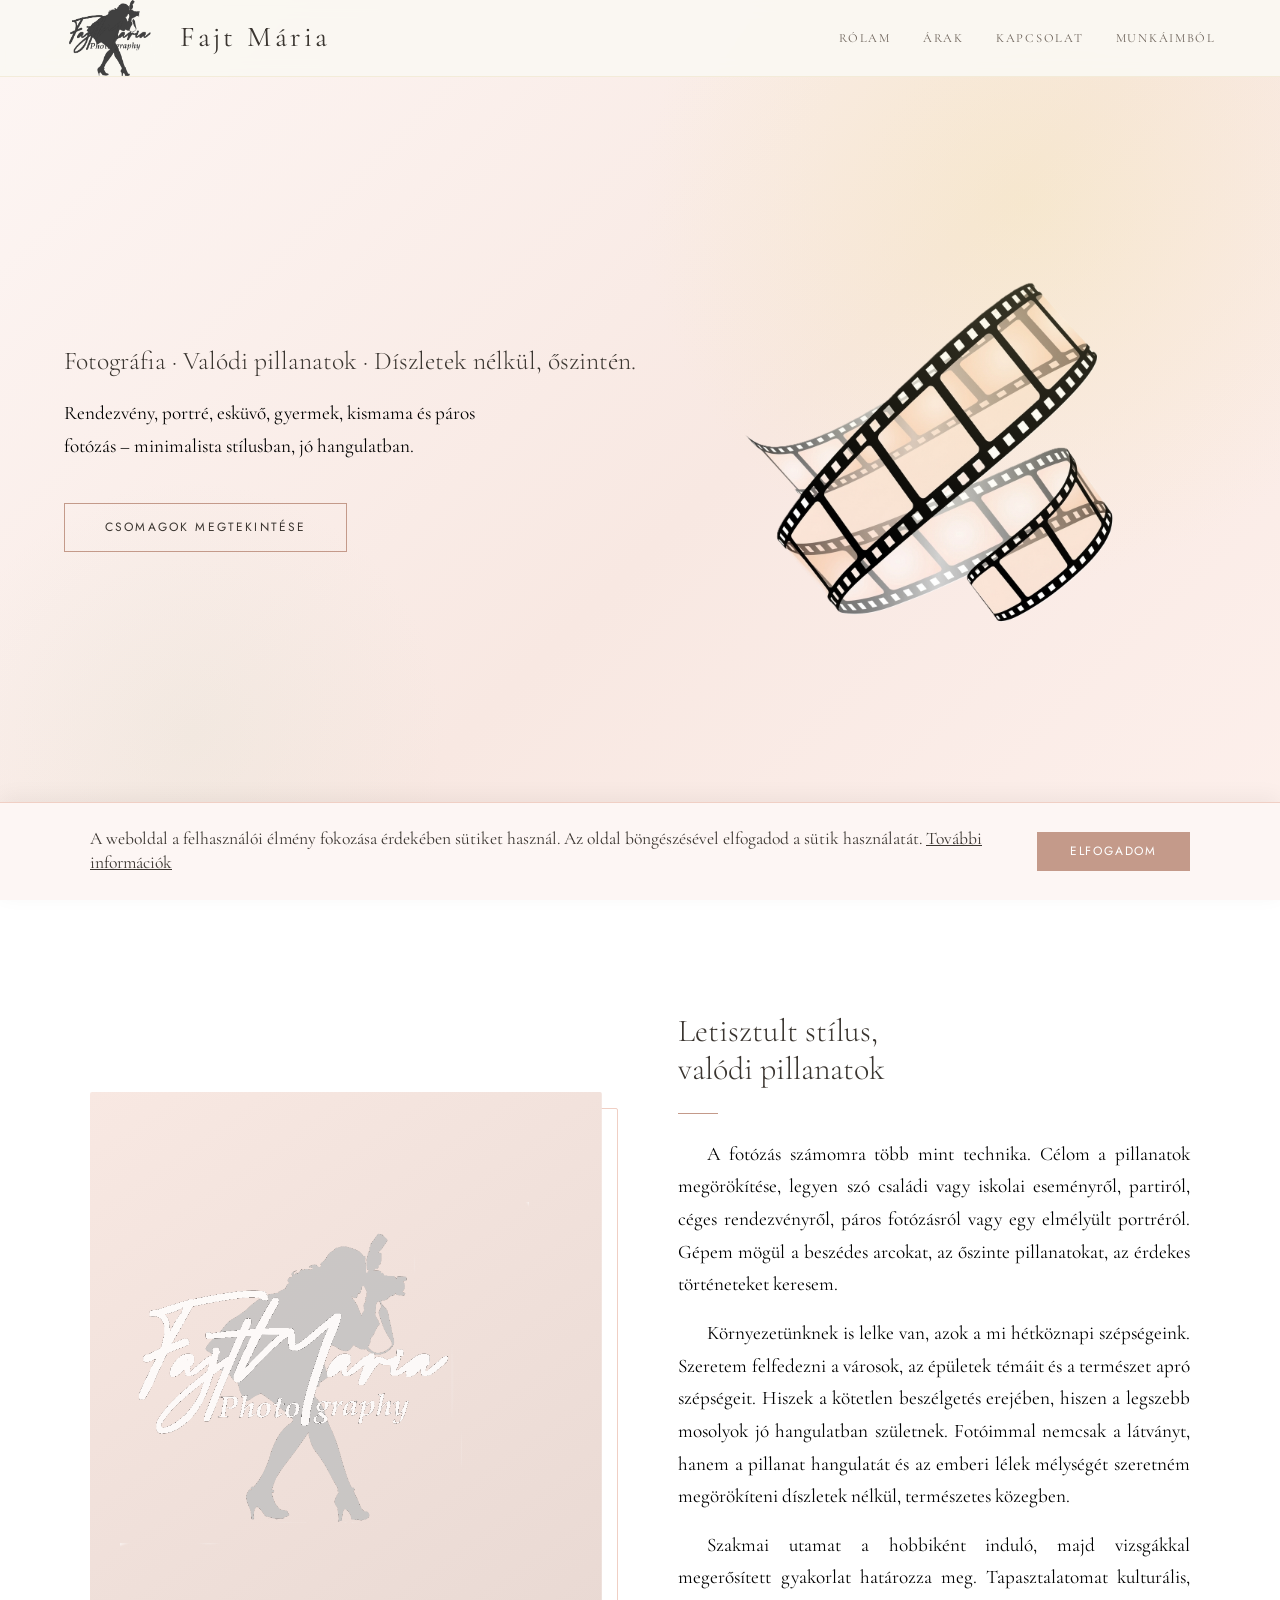
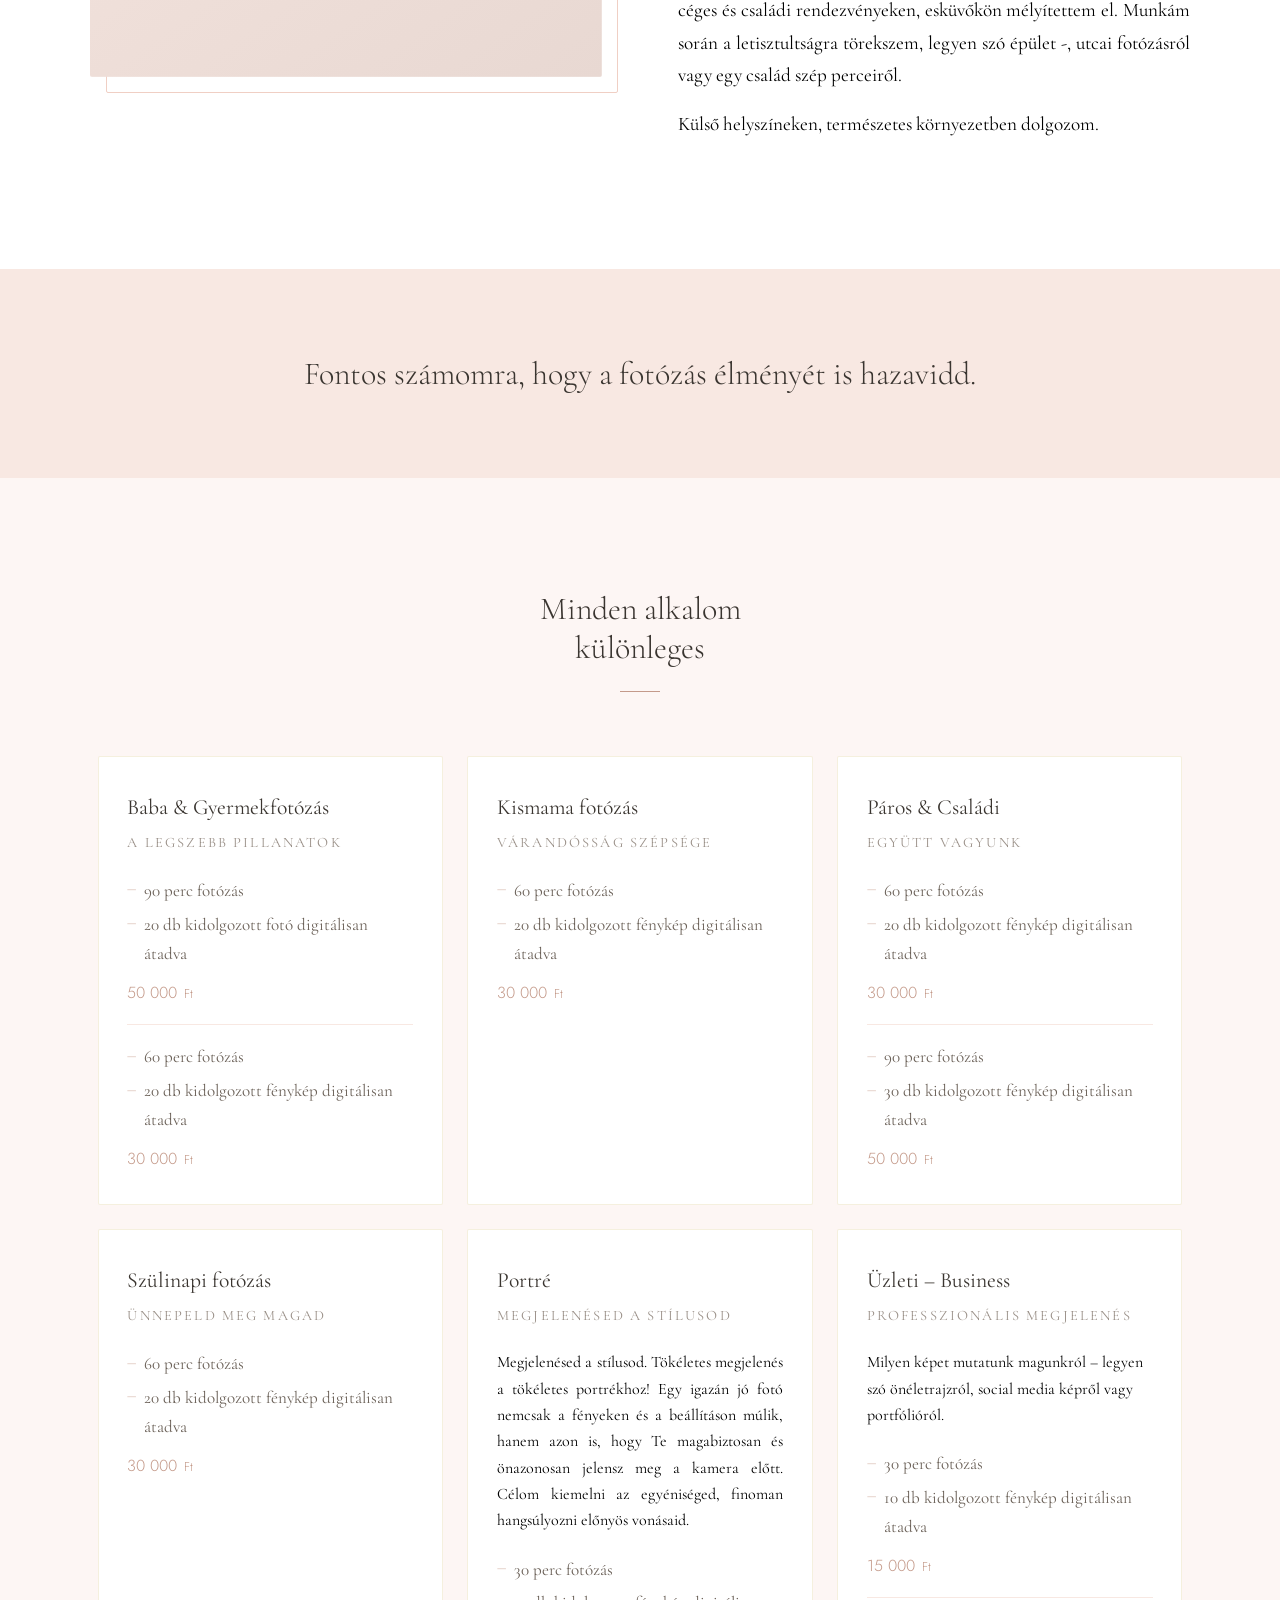
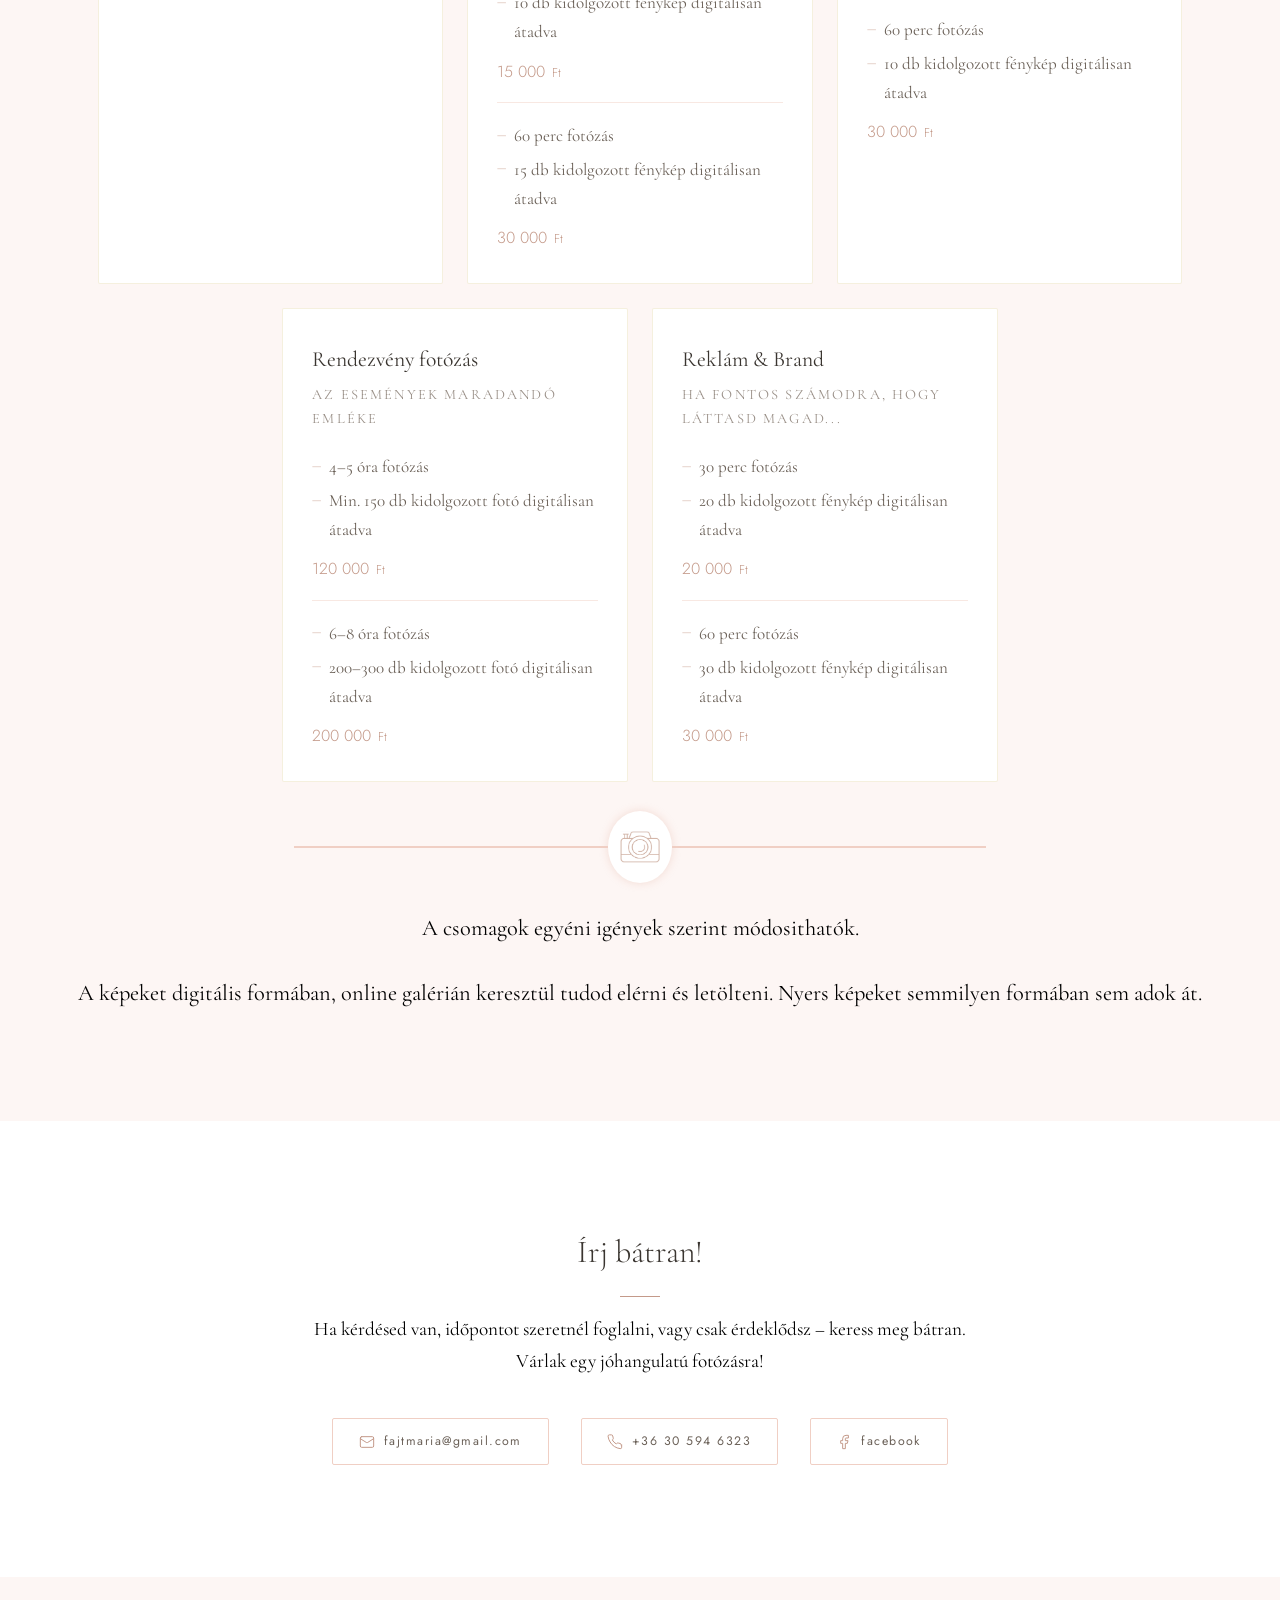
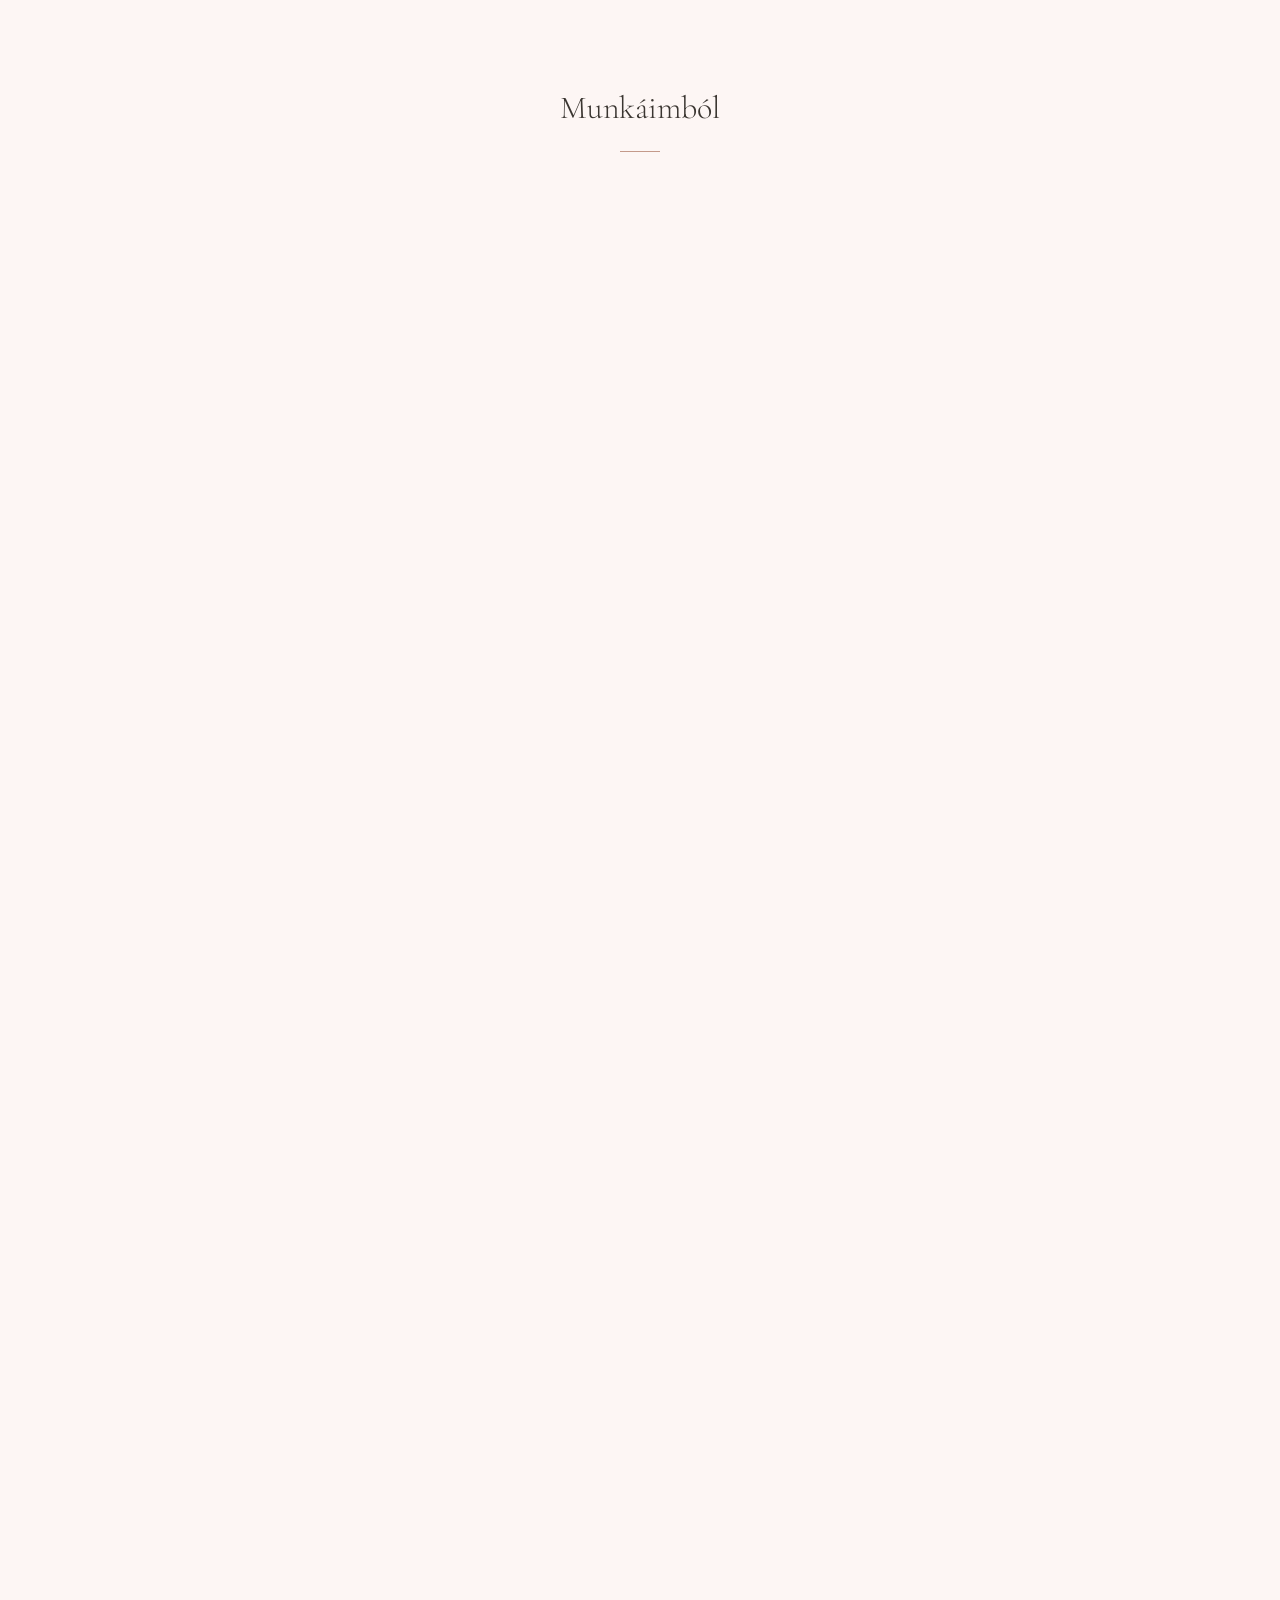
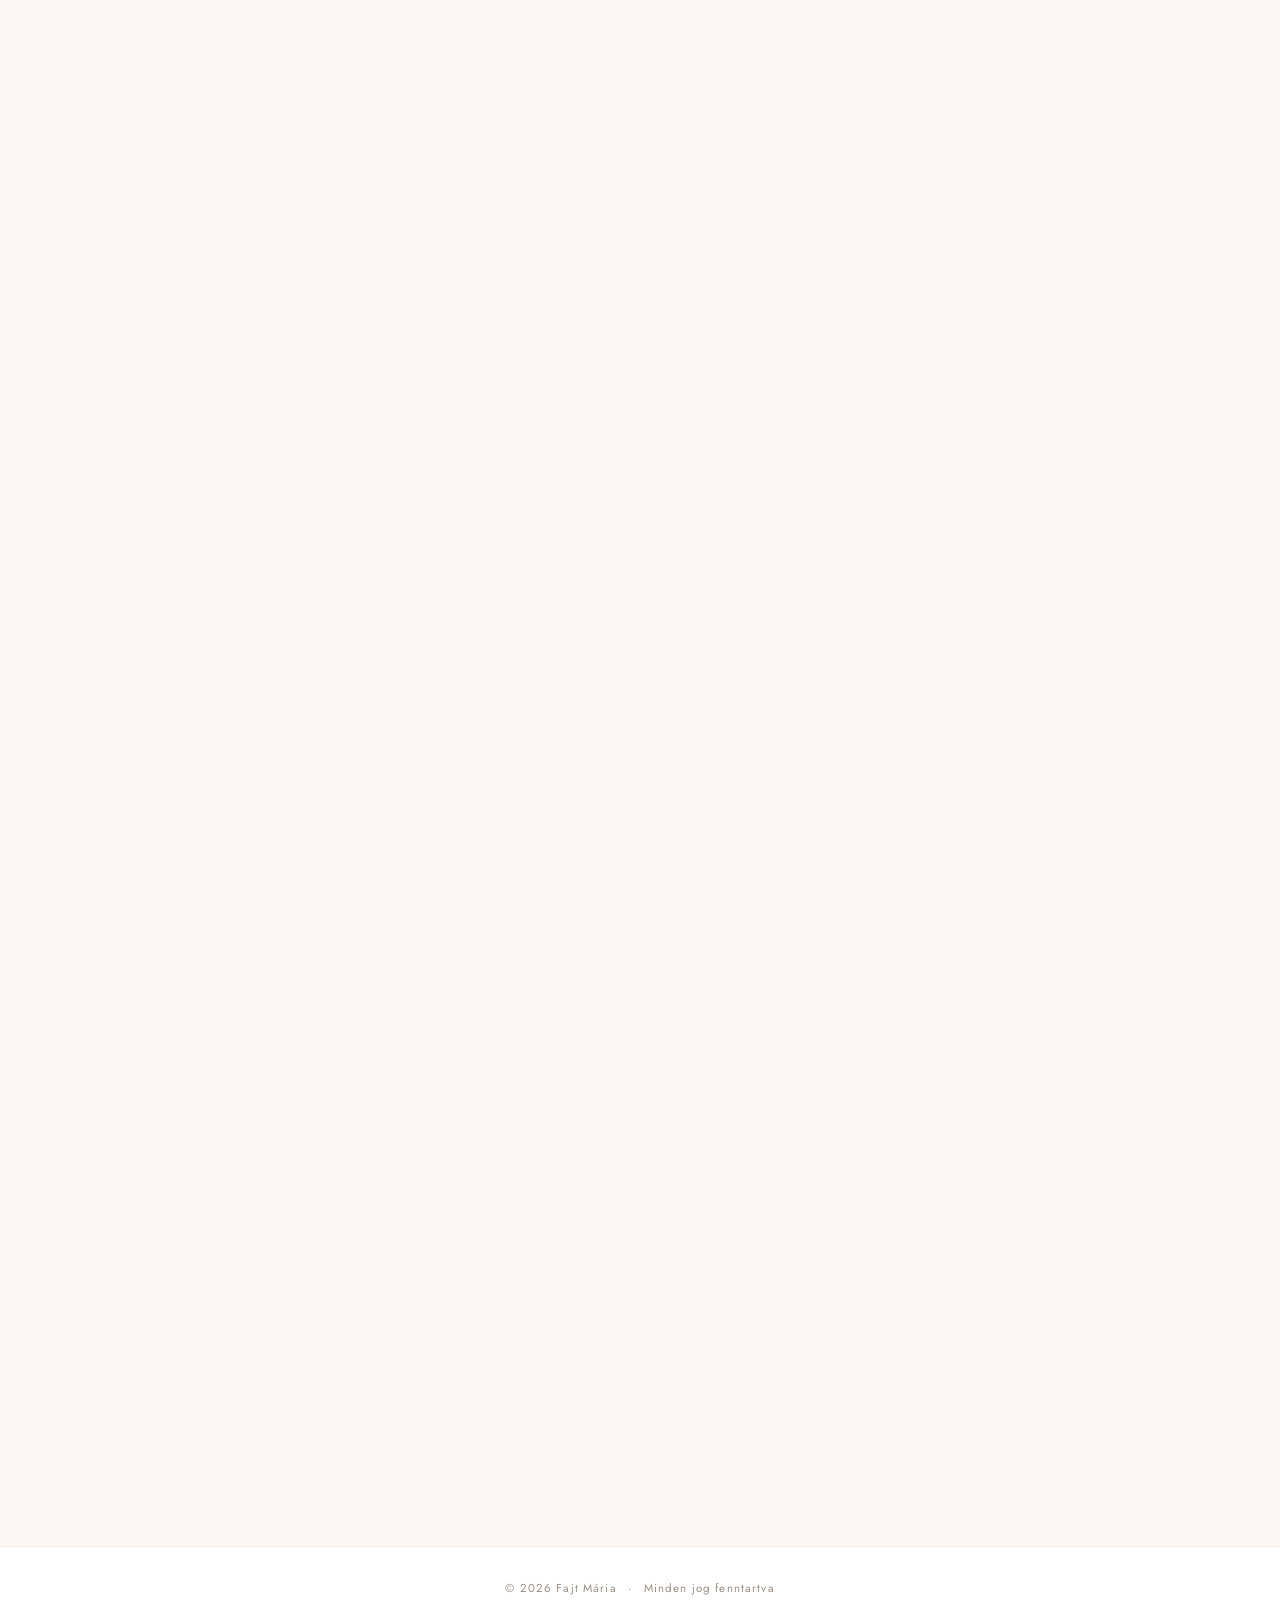
==== index.html @ cec11dd1 "Add new images to the 'munkaimbol' directory - Added apatsag.jpg (9397 KB) - Added babarci.jpg (8949" ====
<!DOCTYPE html>
<html lang="hu">

<head>
    <meta charset="UTF-8">
    <meta name="viewport" content="width=device-width, initial-scale=1.0">
    <title>Fajt Mária | Fotográfus</title>
    <meta name="description"
        content="Rendezvény, portré, esküvő, baba és kismama fotózás – minimalista stílusban, jó hangulatban.">
    <meta name="keywords"
        content="Fajt Mária, fotográfus, rendezvényfotózás, portréfotózás, esküvői fotózás, baba fotózás, kismama fotózás, minimalista stílus, természetes pillanatok, falusi fotózás, városi fotózás, kültéri fotózás, családi események, céges rendezvények, páros fotózás, portrék, természetfotózás, falusifotógráfus, városifotográfus, kültérifotográfus, családi fotózás, céges fotózás, páros fotózás, portréfotózás, természetfotózás">
    <meta name="author" content="Fajt Mária | Fotográfus">

    <meta name="robots" content="index, follow">
    <link rel="canonical" href="https://fajtmariafoto.com/">
    <!-- Social media előnézet (Open Graph Facebook, Messenger, LinkedIn) -->
    <meta property="og:title" content="Fajt Mária | Fotográfus">
    <meta property="og:description"
        content="Rendezvény, portré, esküvő, baba és kismama fotózás – minimalista stílusban, jó hangulatban.">
    <meta property="og:image" content="https://fajtmariafoto.com/images/logo_vagott0.png">
    <meta property="og:url" content="https://fajtmariafoto.com">
    <meta property="og:type" content="website">

    <link rel="icon" type="image/png" href="./images/logo_vagott0.png">
    <link
        href="https://fonts.googleapis.com/css2?family=Cormorant+Garamond:ital,wght@0,300;0,400;1,300;1,400&family=Jost:wght@300;400;500&display=swap"
        rel="stylesheet">
    <link rel="stylesheet" href="style.css">
    <link href="https://fonts.googleapis.com/icon?family=Material+Icons+Outlined" rel="stylesheet">
    <!-- Google tag (gtag.js) -->
    <script async src="https://www.googletagmanager.com/gtag/js?id=G-9WH2R9ZETG"></script>
    <script>
        window.dataLayer = window.dataLayer || [];
        function gtag() { dataLayer.push(arguments); }
        gtag('js', new Date());
        gtag('consent', 'default', {
            'ad_storage': 'denied',
            'analytics_storage': 'denied'
        });

        gtag('config', 'G-9WH2R9ZETG');

    </script>
    <script src="cookies.js"></script>
    <script src="https://cdnjs.cloudflare.com/ajax/libs/masonry/4.2.2/masonry.pkgd.min.js"></script>
    <script src="https://cdnjs.cloudflare.com/ajax/libs/jquery.imagesloaded/5.0.0/imagesloaded.pkgd.min.js"></script>

</head>

<body>
    <h1 style="display: none;">Fajt Mária | Fotográfus</h1>
    <nav id="nb">
        <div class="logo">
            <img src="./images/logo_vagott0.png" alt="Fajt Mária" class="logo-img">
            <a href="#" class="logo-text">
                Fajt Mária
            </a>
        </div>


        <ul class="nav-links">
            <li><a href="#rolam">Rólam</a></li>
            <li><a href="#arak">Árak</a></li>
            <li><a href="#kapcsolat">Kapcsolat</a></li>
            <li><a href="#munkaimbol">Munkáimból</a></li>
        </ul>
        <button class="hamburger-button" id="hb"><span></span><span></span><span></span></button>
    </nav>

    <div class="mobile-menu" id="mm">
        <button class="mobile-menu-close" id="mc">✕</button>
        <a href="#rolam" class="mobile-menu-link">Rólam</a>
        <a href="#arak" class="mobile-menu-link">Árak</a>
        <a href="#kapcsolat" class="mobile-menu-link">Kapcsolat</a>
        <a href="#munkaimbol" class="mobile-menu-link">Munkáimból</a>
    </div>

    <!-- HERO -->
    <section class="hero">
        <div class="hero-content herodiv">
            <!-- <p class="hero-eyebrow">Fotográfia &ensp;·&ensp; Valódi pillanatok</p> -->
            <h2>Fotográfia · Valódi pillanatok · Díszletek nélkül, őszintén.</h2>
            <p id="leiras">Rendezvény, portré, esküvő, gyermek, kismama és páros fotózás – minimalista stílusban, jó hangulatban.
            </p>
            <img src="./images/filmszalag.png" class="hero-img-mobil" alt="Filmszalag">
            <a href="#arak" class="cta-button">Csomagok megtekintése</a>
        </div>
        <div class="herodiv hero-img-div">
            <img src="./images/filmszalag.png" class="hero-img" alt="Filmszalag">
        </div>
    </section>

    <!-- RÓLAM -->
    <section class="about" id="rolam">
        <div class="about-content">
            <div class="about-image-wrap fade-up">
                <div class="about-image-placeholder"><img src="./images/logo1.png" class="about-image-logo" alt="Logó">
                </div>
            </div>
            <div class="about-text fade-up">
                <h2 class="section-title">Letisztult stílus,<br>valódi pillanatok</h2>
                <div class="section-divider"></div>
                <p class="behuzas">A fotózás számomra több mint technika. Célom a pillanatok megörökítése,
                    legyen szó családi vagy iskolai eseményről, partiról, céges rendezvényről, páros
                    fotózásról vagy egy elmélyült portréról. Gépem mögül a beszédes arcokat, az
                    őszinte pillanatokat, az érdekes történeteket keresem.
                </p>
                <p class="behuzas">
                    Környezetünknek is lelke van, azok a mi hétköznapi szépségeink. Szeretem felfedezni a városok, az
                    épületek témáit és a természet apró szépségeit. Hiszek a kötetlen beszélgetés
                    erejében, hiszen a legszebb mosolyok jó hangulatban születnek. Fotóimmal
                    nemcsak a látványt, hanem a pillanat hangulatát és az emberi lélek mélységét
                    szeretném megörökíteni díszletek nélkül, természetes közegben.</p>

                <p class="behuzas">Szakmai utamat a hobbiként induló, majd vizsgákkal megerősített gyakorlat
                    határozza meg. Tapasztalatomat kulturális, céges és családi rendezvényeken,
                    esküvőkön mélyítettem el. Munkám során a letisztultságra törekszem, legyen
                    szó épület -, utcai fotózásról vagy egy család szép perceiről.

                <p>Külső helyszíneken, természetes környezetben dolgozom.</p>
            </div>
        </div>
    </section>

    <!-- IDÉZET -->
    <div class="quote-section">
        <blockquote>Fontos számomra, hogy a fotózás élményét is hazavidd.
        </blockquote>
    </div>

    <!-- ÁRAK -->
    <section class="services" id="arak">
        <div class="services-header fade-up">
            <!-- <p class="section-label">Csomagok & Árak</p> -->
            <h2 class="section-title">Minden alkalom<br>különleges</h2>
            <div class="section-divider"></div>
        </div>
        <div class="service-grid">

            <!-- Baba -->
            <div class="service-card  fade-up">
                <div class="service-info">
                    <h3 class="service-title">Baba & Gyermekfotózás</h3>
                    <p class="service-subtitle">A legszebb pillanatok</p>
                    <div class="price-package">
                        <div class="package-details">
                            <div>
                                <p>90 perc fotózás</p>
                            </div>
                            <div>
                                <p>20 db kidolgozott fotó digitálisan átadva</p>
                            </div>
                        </div>
                        <div class="price-amount">50 000 <span>Ft</span></div>
                    </div>
                    <div class="price-package">
                        <div class="package-details">
                            <div>
                                <p>60 perc fotózás</p>
                            </div>
                            <div>
                                <p>20 db kidolgozott fénykép digitálisan átadva</p>
                            </div>
                        </div>
                        <div class="price-amount">30 000 <span>Ft</span></div>
                    </div>
                </div>
                <!-- <div class="service-gallery">
                    <div class="gallery-item portrait"><img src="./images/promo/20210720-Bor -1-222.jpg" alt="Minta">
                    </div>
                    <div class="service-group-h">
                        <div class="gallery-item"><img src="./images/promo/svab_lagzi0.jpg" alt="Minta"></div>
                        <div class="gallery-item"><img src="./images/promo/svab_lagzi0.jpg" alt="Minta"></div>
                    </div>
                </div> -->
            </div>
            <!-- Kismama -->
            <div class="service-card  fade-up">
                <div class="service-info">
                    <h3 class="service-title">Kismama fotózás</h3>
                    <p class="service-subtitle">Várandósság szépsége</p>
                    <div class="price-package">
                        <div class="package-details">
                            <div>
                                <p>60 perc fotózás</p>
                            </div>
                            <div>
                                <p>20 db kidolgozott fénykép digitálisan átadva</p>
                            </div>
                        </div>
                        <div class="price-amount">30 000 <span>Ft</span></div>
                    </div>
                </div>
            </div>

            <!-- Páros -->
            <div class="service-card  fade-up">
                <div class="service-info">
                    <h3 class="service-title">Páros & Családi</h3>
                    <p class="service-subtitle">Együtt vagyunk</p>
                    <div class="price-package">
                        <div class="package-details">
                            <div>
                                <p>60 perc fotózás</p>
                            </div>
                            <div>
                                <p>20 db kidolgozott fénykép digitálisan átadva</p>
                            </div>
                        </div>
                        <div class="price-amount">30 000 <span>Ft</span></div>
                    </div>
                    <div class="price-package">
                        <div class="package-details">
                            <div>
                                <p>90 perc fotózás</p>
                            </div>
                            <div>
                                <p>30 db kidolgozott fénykép digitálisan átadva</p>
                            </div>
                        </div>
                        <div class="price-amount">50 000 <span>Ft</span></div>
                    </div>
                </div>
            </div>

            <!-- Szülinap -->
            <div class="service-card  fade-up">
                <div class="service-info">
                    <h3 class="service-title">Szülinapi fotózás</h3>
                    <p class="service-subtitle">Ünnepeld meg magad</p>
                    <div class="price-package">
                        <div class="package-details">
                            <div>
                                <p>60 perc fotózás</p>
                            </div>
                            <div>
                                <p>20 db kidolgozott fénykép digitálisan átadva</p>
                            </div>
                        </div>
                        <div class="price-amount">30 000 <span>Ft</span></div>
                    </div>
                </div>
            </div>

            <!-- Portré -->
            <div class="service-card  fade-up">
                <div class="service-info">
                    <h3 class="service-title">Portré</h3>
                    <p class="service-subtitle">Megjelenésed a stílusod</p>
                    <p class="service-description" id="sorkizart">Megjelenésed a stílusod. Tökéletes megjelenés a
                        tökéletes portrékhoz!
                        Egy
                        igazán jó fotó nemcsak a fényeken és a beállításon múlik, hanem azon is, hogy Te magabiztosan és
                        önazonosan jelensz meg a kamera előtt. Célom kiemelni az egyéniséged, finoman hangsúlyozni
                        előnyös vonásaid.</p>
                    <div class="price-package">
                        <div class="package-details">
                            <div>
                                <p>30 perc fotózás</p>
                            </div>
                            <div>
                                <p>10 db kidolgozott fénykép digitálisan átadva</p>
                            </div>
                        </div>
                        <div class="price-amount">15 000 <span>Ft</span></div>
                    </div>
                    <div class="price-package">
                        <div class="package-details">
                            <div>
                                <p>60 perc fotózás</p>
                            </div>
                            <div>
                                <p>15 db kidolgozott fénykép digitálisan átadva</p>
                            </div>
                        </div>
                        <div class="price-amount">30 000 <span>Ft</span></div>
                    </div>
                </div>
            </div>

            <!-- Business -->
            <div class="service-card  fade-up">
                <div class="service-info">
                    <h3 class="service-title">Üzleti – Business</h3>
                    <p class="service-subtitle">Professzionális megjelenés</p>
                    <p class="service-description">Milyen képet mutatunk magunkról
                        –
                        legyen szó önéletrajzról, social media képről vagy portfólióról.</p>
                    <div class="price-package">
                        <div class="package-details">
                            <div>
                                <p>30 perc fotózás</p>
                            </div>
                            <div>
                                <p>10 db kidolgozott fénykép digitálisan átadva</p>
                            </div>
                        </div>
                        <div class="price-amount">15 000 <span>Ft</span></div>
                    </div>
                    <div class="price-package">
                        <div class="package-details">
                            <div>
                                <p>60 perc fotózás</p>
                            </div>
                            <div>
                                <p>10 db kidolgozott fénykép digitálisan átadva</p>
                            </div>
                        </div>
                        <div class="price-amount">30 000 <span>Ft</span></div>
                    </div>
                </div>
            </div>

            <!-- Rendezvény -->
            <div class="service-card  fade-up">
                <div class="service-info">
                    <h3 class="service-title">Rendezvény fotózás</h3>
                    <p class="service-subtitle">Az események maradandó emléke</p>
                    <div class="price-package">
                        <div class="package-details">
                            <div>
                                <p>4–5 óra fotózás</p>
                            </div>
                            <div>
                                <p>Min. 150 db kidolgozott fotó digitálisan átadva</p>
                            </div>
                        </div>
                        <div class="price-amount">120 000 <span>Ft</span></div>
                    </div>
                    <div class="price-package">
                        <div class="package-details">
                            <div>
                                <p>6–8 óra fotózás</p>
                            </div>
                            <div>
                                <p>200–300 db kidolgozott fotó digitálisan átadva</p>
                            </div>
                        </div>
                        <div class="price-amount">200 000 <span>Ft</span></div>
                    </div>
                </div>
            </div>

            <div class="service-card  fade-up">
                <div class="service-info">
                    <h3 class="service-title">Reklám & Brand</h3>
                    <p class="service-subtitle">Ha fontos számodra, hogy láttasd magad...</p>
                    <div class="price-package">
                        <div class="package-details">
                            <div>
                                <p>30 perc fotózás</p>
                            </div>
                            <div>
                                <p>20 db kidolgozott fénykép digitálisan átadva</p>
                            </div>
                        </div>
                        <div class="price-amount">20 000 <span>Ft</span></div>
                    </div>
                    <div class="price-package">
                        <div class="package-details">
                            <div>
                                <p>60 perc fotózás</p>
                            </div>
                            <div>
                                <p>30 db kidolgozott fénykép digitálisan átadva</p>
                            </div>
                        </div>
                        <div class="price-amount">30 000 <span>Ft</span></div>
                    </div>
                </div>
            </div>



        </div>
        <div class="kameras-elvalaszto">
            <span class="kamera" aria-hidden="true"><img src="./images/camera.png" class="kamera-ikon"
                    alt="kamera ikon"></span>
        </div>
        <p class="delivery-note">A csomagok egyéni igények szerint módosithatók. <br><br>A képeket digitális formában,
            online galérián keresztül tudod elérni és letölteni.
            Nyers képeket semmilyen formában sem adok át.</p>
    </section>


    <!-- KAPCSOLAT -->
    <section class="contact" id="kapcsolat">
        <div class="contact-content fade-up">
            <!-- <p class="section-label">Kapcsolat</p> -->
            <h2 class="section-title">Írj bátran!</h2>
            <div class="section-divider"></div>
            <p id="contact-des">Ha kérdésed van, időpontot szeretnél foglalni, vagy csak érdeklődsz – keress meg bátran.
                Várlak egy
                jóhangulatú fotózásra!</p>
            <div class="contact-links">
                <a href="mailto:fajtmaria@gmail.com" class="contact-link contact-link-icon">
                    <svg xmlns="http://www.w3.org/2000/svg" width="16" height="16" viewBox="0 0 24 24" fill="none"
                        stroke="currentColor" stroke-width="1.5" stroke-linecap="round" stroke-linejoin="round">
                        <rect x="2" y="4" width="20" height="16" rx="2" />
                        <path d="m22 7-8.97 5.7a1.94 1.94 0 0 1-2.06 0L2 7" />
                    </svg>
                    fajtmaria@gmail.com
                </a>
                <a href="tel:+36305946323" class="contact-link contact-link-icon">
                    <svg xmlns="http://www.w3.org/2000/svg" width="16" height="16" viewBox="0 0 24 24" fill="none"
                        stroke="currentColor" stroke-width="1.5" stroke-linecap="round" stroke-linejoin="round">
                        <path
                            d="M22 16.92v3a2 2 0 0 1-2.18 2 19.79 19.79 0 0 1-8.63-3.07A19.5 19.5 0 0 1 4.69 12a19.79 19.79 0 0 1-3.07-8.67A2 2 0 0 1 3.6 1.27h3a2 2 0 0 1 2 1.72c.127.96.361 1.903.7 2.81a2 2 0 0 1-.45 2.11L7.91 8.91a16 16 0 0 0 6 6l.91-.91a2 2 0 0 1 2.11-.45c.907.339 1.85.573 2.81.7a2 2 0 0 1 1.72 2.02z" />
                    </svg>
                    +36 30 594 6323
                </a>
                <a href="https://www.facebook.com/fotografus.falusi" target="_blank"
                    class="contact-link contact-link-icon">
                    <svg xmlns="http://www.w3.org/2000/svg" width="16" height="16" viewBox="0 0 24 24" fill="none"
                        stroke="currentColor" stroke-width="1.5" stroke-linecap="round" stroke-linejoin="round">
                        <path d="M18 2h-3a5 5 0 0 0-5 5v3H7v4h3v8h4v-8h3l1-4h-4V7a1 1 0 0 1 1-1h3z" />
                    </svg>
                    facebook
                </a>
            </div>
        </div>
    </section>
    <!-- GALÉRIA -->
    <section id="munkaimbol" class="gallery-section">
        <div class="gallery-section-header fade-up">
            <!-- <p class="section-label">Pillanatok</p> -->
            <h2 class="section-title">Munkáimból</h2>
            <div class="section-divider"></div>
        </div>

        <div class="portfolio-flex">
            <img data-src="./images/munkaimbol/1.jpg" class="pf-item lazyload" alt="Fotó" loading="lazy">
            <img data-src="./images/munkaimbol/2.jpg" class="pf-item lazyload" alt="Fotó" loading="lazy">
            <img data-src="./images/munkaimbol/3.jpg" class="pf-item lazyload" alt="Fotó" loading="lazy">
            <img data-src="./images/munkaimbol/4.jpg" class="pf-item lazyload" alt="Fotó" loading="lazy">
            <img data-src="./images/munkaimbol/5.jpg" class="pf-item lazyload" alt="Fotó" loading="lazy">
            <img data-src="./images/munkaimbol/6.jpg" class="pf-item lazyload" alt="Fotó" loading="lazy">
            <img data-src="./images/munkaimbol/7maskepp.jpg" class="pf-item lazyload" alt="Fotó" loading="lazy">
            <img data-src="./images/munkaimbol/9.jpg" class="pf-item lazyload" alt="Fotó" loading="lazy">
            <img data-src="./images/munkaimbol/8.jpg" class="pf-item lazyload" alt="Fotó" loading="lazy">
            <img data-src="./images/munkaimbol/10.jpg" class="pf-item lazyload" alt="Fotó" loading="lazy">
            <img data-src="./images/munkaimbol/11.jpg" class="pf-item lazyload" alt="Fotó" loading="lazy">
            <img data-src="./images/munkaimbol/12.jpg" class="pf-item lazyload" alt="Fotó" loading="lazy">
            <img data-src="./images/munkaimbol/13.jpg" class="pf-item lazyload" alt="Fotó" loading="lazy">
            <img data-src="./images/munkaimbol/14.jpg" class="pf-item lazyload" alt="Fotó" loading="lazy">
            <img data-src="./images/munkaimbol/15.jpg" class="pf-item lazyload" alt="Fotó" loading="lazy">
            <img data-src="./images/munkaimbol/16.jpg" class="pf-item lazyload" alt="Fotó" loading="lazy">
            <img data-src="./images/munkaimbol/17.jpg" class="pf-item lazyload" alt="Fotó" loading="lazy">
            <img data-src="./images/munkaimbol/18.jpg" class="pf-item lazyload" alt="Fotó" loading="lazy">
            <img data-src="./images/munkaimbol/19.jpg" class="pf-item lazyload" alt="Fotó" loading="lazy">
            <img data-src="./images/munkaimbol/20.jpg" class="pf-item lazyload" alt="Fotó" loading="lazy">
            <img data-src="./images/munkaimbol/kozepe.jpg" class="pf-item lazyload" alt="Fotó" loading="lazy">
            <img data-src="./images/munkaimbol/apatsag.jpg" class="pf-item lazyload" alt="Fotó" loading="lazy">
            <img data-src="./images/munkaimbol/pasas.jpg" class="pf-item lazyload" alt="Fotó" loading="lazy">
            <img data-src="./images/munkaimbol/hid.jpg" class="pf-item lazyload" alt="Fotó" loading="lazy">
            <img data-src="./images/munkaimbol/ablak.jpg" class="pf-item lazyload" alt="Fotó" loading="lazy">
            <img data-src="./images/munkaimbol/babarci.jpg" class="pf-item lazyload" alt="Fotó" loading="lazy">
            <img data-src="./images/munkaimbol/ajto.jpg" class="pf-item lazyload" alt="Fotó" loading="lazy">
            <img data-src="./images/munkaimbol/parfh.jpg" class="pf-item lazyload" alt="Fotó" loading="lazy">
            <img data-src="./images/munkaimbol/lilip.jpg" class="pf-item lazyload" alt="Fotó" loading="lazy">
            <img data-src="./images/munkaimbol/kapu.jpg" class="pf-item lazyload" alt="Fotó" loading="lazy">
            <img data-src="./images/munkaimbol/gyerekek.jpg" class="pf-item lazyload" alt="Fotó" loading="lazy">
            <img data-src="./images/munkaimbol/fahid.jpg" class="pf-item lazyload" alt="Fotó" loading="lazy">
            <img data-src="./images/munkaimbol/kes.jpg" class="pf-item lazyload" alt="Fotó" loading="lazy">
            <img data-src="./images/munkaimbol/par.jpg" class="pf-item lazyload" alt="Fotó" loading="lazy">
            <img data-src="./images/munkaimbol/folyoso.jpg" class="pf-item lazyload" alt="Fotó" loading="lazy">
            <img data-src="./images/munkaimbol/szolo.jpg" class="pf-item lazyload" alt="Fotó" loading="lazy">
            <img data-src="./images/munkaimbol/pecs.jpg" class="pf-item lazyload" alt="Fotó" loading="lazy">
            <img data-src="./images/munkaimbol/zenekar.jpg" class="pf-item lazyload" alt="Fotó" loading="lazy">
            <img data-src="./images/munkaimbol/gyerek_tanc.jpg" class="pf-item lazyload" alt="Fotó" loading="lazy">
            <img data-src="./images/munkaimbol/kozepb.jpg" class="pf-item lazyload" alt="Fotó" loading="lazy">
        </div>
    </section>


    <footer>
        <p>© 2026 Fajt Mária &ensp;·&ensp; Minden jog fenntartva</p>
    </footer>
    <div id="cookie-banner" class="cookie-banner">
        <div class="cookie-content">
            <p>A weboldal a felhasználói élmény fokozása érdekében sütiket használ.
                Az oldal böngészésével elfogadod a sütik használatát. <a href="./adatkezeles.html" class="tovabba"
                    target="_blank">További információk</a></p>
            <button id="accept-cookies" class="cookie-btn" onclick="setCookie()">Elfogadom</button>
        </div>
    </div>
    <script>
        const hb = document.getElementById('hb');
        const mm = document.getElementById('mm');
        const mc = document.getElementById('mc');

        hb.addEventListener('click', () => mm.classList.add('open'));
        mc.addEventListener('click', () => mm.classList.remove('open'));
        document.querySelectorAll('.mobile-menu-link').forEach(l => l.addEventListener('click', () => mm.classList.remove('open')));

        const obs = new IntersectionObserver(entries => {
            entries.forEach(e => { if (e.isIntersecting) e.target.classList.add('visible'); });
        }, { threshold: 0.1 });
        document.querySelectorAll('.fade-up').forEach(el => obs.observe(el));

        window.addEventListener('scroll', () => {
            document.getElementById('nb').style.boxShadow = window.scrollY > 30 ? '0 2px 20px rgba(0,0,0,.06)' : 'none';
        });

        // Lazy loading + Masonry
        document.addEventListener('DOMContentLoaded', function () {
            var images = document.querySelectorAll('img[loading="lazy"]');
            for (var i = 0; i < images.length; i++) {
                images[i].src = images[i].dataset.src;
            }

            var grid = document.querySelector('.portfolio-flex');
            imagesLoaded(grid, function () {
                var msnry = new Masonry(grid, {
                    itemSelector: '.pf-item',
                    percentPosition: true,
                    gutter: 6
                });
                images.forEach(function (img) {
                    img.classList.add('loaded');
                });
                window.addEventListener('resize', function () {
                    msnry.layout();
                });
            });
        });
    </script>
</body>

</html>
---- style.css ----
:root {
    --td: #3a3530;
    --tm: #6b6158;
    --tl: #9a9088;
    --wh: #ffffff;
    --cream: #fdf6f4;
    /* volt: #faf8f3 – krémrózsaszín alap */
    --yl: #f8e8e2;
    /* volt: #f9f2d8 – babarózsa világos */
    --ym: #f0cfc4;
    /* volt: #f2e4a0 – melegrózsaszín közepes */
    --ya: #c49a8a;
    /* volt: #c9a94a – rozéarany akcentszín */
    --sage: #e8d8d2;
    /* volt: #d6dcc8 – meleg homok */
    --blush: #fdf0ec;
    /* volt: #f0e8e0 – halvány púder */
    --nav-h: clamp(64px, 6vw, 92px);
}

* {
    margin: 0;
    padding: 0;
    box-sizing: border-box;
}

html {
    scroll-behavior: smooth;
}

h2 {
    font-family: 'Cormorant Garamond', serif;
    font-size: 2vw;
    font-weight: 300;
    line-height: 1;
    color: var(--td);
    margin-bottom: 1.5rem;
}

body {
    font-family: 'Jost', sans-serif;
    background: var(--cream);
    color: var(--td);
    font-weight: 400;
    line-height: 1.7;
}

nav {
    position: fixed;
    top: 0;
    left: 0;
    right: 0;
    z-index: 100;
    display: flex;
    justify-content: space-between;
    align-items: center;
    height: var(--nav-h);
    padding: 0 5vw;
    background: rgba(250, 248, 243, .93);
    backdrop-filter: blur(8px);
    border-bottom: 1px solid rgba(201, 169, 74, .15);
    transition: box-shadow .3s;
}

.delivery-note {
    font-family: 'Cormorant Garamond', serif;
    margin: 1.8rem auto 0;
    text-align: center;
    font-size: 1.4rem;
    line-height: 1.45;
    color: black;
}

.logo span {
    color: var(--ya);
}

.logo-img {
    height: 100%;
    width: auto;
    display: block;
}

.logo {
    display: flex;
    align-items: center;
    height: 100%;
}

.logo-text {
    margin-left: 0.5rem;
    font-family: 'Cormorant Garamond', serif;
    font-size: 1.8rem;
    letter-spacing: .12em;
    color: var(--td);
    text-decoration: none;
}

.nav-links {
    font-family: 'Cormorant Garamond', serif;
    display: flex;
    gap: 2rem;
    list-style: none;
}

.nav-links a {
    font-size: .78rem;
    letter-spacing: .14em;
    text-transform: uppercase;
    color: var(--tm);
    text-decoration: none;
    transition: color .25s;
}

.nav-links a:hover {
    color: var(--ya);
}

.hamburger-button {
    display: none;
    flex-direction: column;
    gap: 5px;
    cursor: pointer;
    background: none;
    border: none;
    padding: 4px;
}

.hamburger-button span {
    display: block;
    width: 22px;
    height: 1.5px;
    background: var(--td);
}

.hero {
    min-height: 100vh;
    display: flex;
    align-items: center;
    padding-top: 0 5vw;
    background: linear-gradient(135deg, var(--cream) 0%, var(--yl) 55%, var(--blush) 100%);
    position: relative;
    overflow: hidden;
}

.hero::before {
    content: '';
    position: absolute;
    top: -20%;
    right: -10%;
    width: 60vw;
    height: 60vw;
    border-radius: 50%;
    background: radial-gradient(circle, rgba(242, 228, 160, .3) 0%, transparent 70%);
    pointer-events: none;
}

.hero::after {
    content: '';
    position: absolute;
    bottom: -10%;
    left: -5%;
    width: 40vw;
    height: 40vw;
    border-radius: 50%;
    background: radial-gradient(circle, rgba(214, 220, 200, .2) 0%, transparent 70%);
    pointer-events: none;
}

.hero-content {

    z-index: 1;
}

#leiras {
    font-size: 1.5vw;
    font-family: 'Cormorant Garamond', serif;
    color: black;

}



.hero-eyebrow {
    font-size: .72rem;
    letter-spacing: .22em;
    text-transform: uppercase;
    color: var(--ya);
    margin-bottom: 1.5rem;
}

.hero h1 {
    font-family: 'Cormorant Garamond', serif;
    font-size: clamp(3rem, 6vw, 5.5rem);
    font-weight: 300;
    line-height: 1.1;
    color: var(--td);
    margin-bottom: 1.5rem;
}

.hero h1 {
    color: var(--ya);
}

.hero p {
    color: var(--tm);
    font-weight: 400;
    max-width: 420px;
    margin-bottom: 2.5rem;
}

.herodiv {
    width: 50%;
}

.hero-img {
    width: 70%;
    height: auto;
    display: block;
}

.hero-img-div {
    display: flex;
    justify-content: center;
    align-items: center;
}

.cta-button {
    display: inline-block;
    padding: .85rem 2.5rem;
    font-size: .75rem;
    letter-spacing: .18em;
    text-transform: uppercase;
    text-decoration: none;
    border: 1px solid var(--ya);
    color: var(--td);
    background: transparent;
    cursor: pointer;
    transition: all .3s;
}

.cta-button:hover {
    background: var(--ya);
    color: var(--wh);
}

section {
    padding: 7rem 5vw;
}

.section-label {
    font-size: .68rem;
    letter-spacing: .25em;
    text-transform: uppercase;
    color: var(--ya);
    margin-bottom: .6rem;
}

.section-title {
    font-family: 'Cormorant Garamond', serif;
    /* font-size: clamp(2rem, 3.5vw, 3rem); */
    font-size: 2rem;
    font-weight: 300;
    line-height: 1.2;
    color: var(--td);
    margin-bottom: 1.5rem;
}

#sorkizart {
    text-align: justify;
}

.section-divider {
    width: 40px;
    height: 1px;
    background: var(--ya);
    margin: 1.5rem 0;
}

.about {
    background: var(--wh);
}

.about-content {
    display: grid;
    grid-template-columns: 1fr 1fr;
    gap: 6vw;
    align-items: center;
    max-width: 1100px;
    margin: 0 auto;
}

.about-image-wrap {
    position: relative;
}

.about-image-placeholder {
    width: 100%;
    aspect-ratio: 3.5 / 4;
    background: linear-gradient(145deg, var(--yl), var(--sage));
    background-position: center;
    background-size: cover;
    background-repeat: no-repeat;
    border-radius: 2px;

    display: flex;
    align-items: center;
    justify-content: center;
    font-family: 'Cormorant Garamond', serif;
    font-size: 1.1rem;
    color: var(--tl);
}

.about-image-logo {
    width: 80%;
    height: auto;
    position: absolute;
    left: 30px;
    top: 50%;
    transform: translateY(-50%);
    opacity: 0.8;
    transition: opacity 0.3s ease;
}

.about-image-wrap::before {
    content: '';
    position: absolute;
    top: 16px;
    left: 16px;
    right: -16px;
    bottom: -16px;
    border: 1px solid var(--ym);
    border-radius: 2px;
    z-index: -1;
}

.about-text p {
    font-size: 1.2rem;
    font-family: 'Cormorant Garamond', serif;
    color: black;
    margin-bottom: 1rem;
}

.about-signature {
    font-family: 'Cormorant Garamond', serif;
    font-size: 1.35rem;
    color: var(--ya);
    margin-top: 1.5rem;
}

.quote-section {
    background: var(--yl);
    text-align: center;
    padding: 5rem 5vw;
}

.quote-section blockquote {
    font-family: 'Cormorant Garamond', serif;
    font-size: clamp(1.3rem, 2.5vw, 2rem);
    font-weight: 300;
    color: var(--td);
    max-width: 700px;
    margin: 0 auto;
    line-height: 1.55;
}

.services {
    background: var(--cream);
}

.services-header {
    text-align: center;
    max-width: 560px;
    margin: 0 auto 4rem;
}

.services-header .section-divider {
    margin: 1rem auto;
}

.service-grid {
    display: flex;
    flex-direction: row;
    flex-wrap: wrap;
    gap: 1.5rem;
    justify-content: center;

}

.service-card {
    width: 30%;
    height: auto;
    background: var(--wh);
    border: 1px solid rgba(201, 169, 74, .18);
    padding: 2rem 1.8rem;
    border-radius: 2px;
    transition: box-shadow .3s, transform .3s;

}

.service-card::before {
    content: '';
    position: absolute;
    top: 0;
    left: 0;
    right: 0;
    height: 3px;
    background: linear-gradient(90deg, var(--ym), var(--ya));
    transform: scaleX(0);
    transform-origin: left;
    transition: transform .4s;
}

.service-card:hover {
    box-shadow: 0 8px 30px rgba(0, 0, 0, .06);
    transform: translateY(-3px);
}

.service-card:hover::before {
    transform: scaleX(1);
}

.service-title {
    font-family: 'Cormorant Garamond', serif;
    font-size: 1.35rem;
    font-weight: 400;
    color: var(--td);
    margin-bottom: .3rem;
}

.service-subtitle {
    font-family: 'Cormorant Garamond', serif;
    font-size: .90rem;
    letter-spacing: .15em;
    text-transform: uppercase;
    color: var(--tl);
    margin-bottom: 1.3rem;
}

.price-package {
    border-top: 1px solid var(--yl);
    padding-top: 1.1rem;
    margin-top: 1.1rem;
}

.price-package:first-of-type {
    border-top: none;
    padding-top: 0;
    margin-top: 0;
}

.package-details {
    font-family: 'Cormorant Garamond', serif;
    display: flex;
    color: black;
    flex-direction: column;
    gap: .3rem;

    margin-bottom: .7rem;
}

.package-details p {
    font-size: 1.3em;
}

#contact-des {
    font-size: 1.2em;
}

.package-details div {
    display: flex;
    align-items: flex-start;
    gap: .5rem;
    font-size: .82rem;
    color: var(--tm);
}

.package-details div::before {
    content: '—';
    color: var(--ya);
    flex-shrink: 0;
    font-size: .7rem;
    margin-top: .22rem;
}

.price-amount {
    font-size: 1rem;
    font-weight: 300;
    color: var(--ya);
}

.price-amount span {
    font-size: .78rem;
    font-family: 'Jost', sans-serif;
    color: var(--ya);
    margin-left: 2px;
}

.service-description {
    font-family: 'Cormorant Garamond', serif;
    font-size: 1rem;
    color: black;
    margin-bottom: 1.3rem;
    line-height: 1.65;
}

.featured-service-card {
    background: linear-gradient(135deg, var(--yl) 0%, var(--cream) 100%);
    border-color: rgba(201, 169, 74, .35);
}

.package-label {
    font-size: .68rem;
    letter-spacing: .12em;
    text-transform: uppercase;
    color: var(--tl);
    margin-bottom: .5rem;
}

.contact {
    background: var(--wh);
}

.contact-content {
    max-width: 660px;
    margin: 0 auto;
    text-align: center;
}

.contact-content .section-divider {
    margin: 1rem auto;
}

.contact-content p {
    font-family: 'Cormorant Garamond', serif;
    font-size: .93rem;
    color: black;
    margin-bottom: 2.5rem;
}

.contact-links {
    display: flex;
    justify-content: center;
    gap: 2rem;
    flex-wrap: wrap;
}

.contact-link {
    font-size: .77rem;
    letter-spacing: .15em;
    color: var(--tm);
    text-decoration: none;
    border-bottom: 1px solid var(--ym);
    padding-bottom: 2px;
    transition: color .25s, border-color .25s;
}

.contact-link:hover {
    color: var(--ya);
    border-color: var(--ya);
}

.contact-link-icon {
    display: inline-flex;
    align-items: center;
    gap: .55rem;
    border-bottom: none;
    padding: .75rem 1.6rem;
    border: 1px solid var(--ym);
    border-radius: 2px;
    letter-spacing: .12em;
    transition: all .3s;
}

.contact-link-icon svg {
    flex-shrink: 0;
    color: var(--ya);
    transition: color .3s;
}

.contact-link-icon:hover {
    background: var(--ya);
    border-color: var(--ya);
    color: var(--wh);
}

.contact-link-icon:hover svg {
    color: var(--wh);
}

.contact-note {

    max-width: 480px;
    font-size: .72rem;
    line-height: 1.45;
    color: rgba(154, 144, 136, .75);
}

footer {
    background: var(--wh);
    border-top: 1px solid rgba(201, 169, 74, .18);
    text-align: center;
    padding: 2rem 5vw;
    font-size: .72rem;
    color: var(--tl);
    letter-spacing: .1em;
}

.mobile-menu {
    display: none;
    position: fixed;
    top: 0;
    left: 0;
    right: 0;
    bottom: 0;
    background: var(--cream);
    z-index: 200;
    flex-direction: column;
    align-items: center;
    justify-content: center;
    gap: 2.5rem;
}

.mobile-menu.open {
    display: flex;
}

.mobile-menu a {
    font-family: 'Cormorant Garamond', serif;
    font-size: 2rem;
    font-weight: 300;
    color: var(--td);
    text-decoration: none;
}

.mobile-menu a:hover {
    color: var(--ya);
}



.mobile-menu-close {
    position: absolute;
    top: 1.5rem;
    right: 5vw;
    background: none;
    border: none;
    font-size: 1.5rem;
    cursor: pointer;
    color: var(--tm);
}

.fade-up {
    opacity: 0;
    transform: translateY(26px);
    transition: opacity .7s ease, transform .7s ease;
}

.fade-up.visible {
    opacity: 1;
    transform: translateY(0);
}

@media (max-width: 768px) {
    .nav-links {
        display: none;
    }

    .hamburger-button {
        display: flex;
    }

    .about-content {
        grid-template-columns: 1fr;
    }

    .about-image-wrap {
        max-width: 340px;
        margin: 0 auto;
    }

    .hero {
        padding-top: 6rem;
    }

}



@media (max-width: 1040px) {
    .service-card {
        width: 48%;

    }

}

.hero-img-mobil {
    display: none;
    width: 60%;
    height: auto;
}




.behuzas {
    text-align: justify;
    text-indent: 1.5em;
}





.service-info {
    display: flex;
    flex-direction: column;
    justify-content: center;
}

/* 4-es mini galéria stílusa */
.service-gallery {
    display: flex;
    flex-wrap: wrap;
    flex-direction: row;
    justify-content: center;
    align-content: flex-start;
    gap: 6px;
}



.gallery-item {
    width: calc(50% - 6px);
    height: auto;
    aspect-ratio: 4 / 3;
    background: var(--blush);
    border-radius: 2px;
    overflow: hidden;
    position: relative;
    transition: transform 0.5s ease;
}

.gallery-item img {
    display: block;
    width: 100%;
    height: 100%;
    object-fit: cover;
    object-position: center;
    opacity: 0.8;
    transition: opacity 0.3s ease;
}

.gallery-item:hover {
    transform: scale(1.03);
}

.gallery-item:hover img {
    opacity: 1;
}

.gallery-item.portrait {
    aspect-ratio: 3 / 4;
}

.gallery-item.portrait img {
    object-fit: cover;
}



/* Dekoráció a galéria köré */
.service-gallery::after {
    content: '';
    position: absolute;
    inset: -10px;
    border: 1px solid var(--yl);
    z-index: -1;
    pointer-events: none;
}

.service-group-h {
    display: flex;
    flex-direction: column;
    gap: 6px;
}

.service-gallery>.gallery-item.portrait,
.service-gallery>.service-group-h {
    width: calc(50% - 3px);
}

.service-group-h .gallery-item {
    width: 100%;
}

@media (max-width: 900px) {

    .service-gallery>.gallery-item.portrait,
    .service-gallery>.service-group-h {
        width: 100%;
    }
}



.gallery-section {
    background: var(--cream);
    padding: 7rem 1vw;
}

.gallery-section-header {
    text-align: center;
    max-width: 560px;
    margin: 0 auto 3rem;
}

.gallery-section-header .section-divider {
    margin: 1rem auto;
}

.portfolio-grid {
    display: flex;
    flex-wrap: wrap;
    gap: 8px;
    max-width: 1100px;
    margin: 0 auto;
}

.portfolio-item {
    flex: 1 1 1 1;
    background: var(--wh);
    height: 220px;
    overflow: hidden;
    border-radius: 2px;
}

.portfolio-item img {
    width: 100%;
    height: 100%;
    object-fit: cover;
    transition: transform .6s ease, opacity .4s ease;
    opacity: .92;
}

.portfolio-item:hover img {
    transform: scale(1.04);
    opacity: 1;
}

@media (max-width: 768px) {
    .portfolio-item {
        flex: 1 1 calc(33.333% - 8px);
        /* 3 oszlop */
        height: 160px;
    }
}

@media (max-width: 480px) {
    .portfolio-item {
        flex: 1 1 calc(50% - 8px);
        /* 2 oszlop */
        height: 140px;
    }
}

.kameras-elvalaszto {
    position: relative;
    width: 60%;
    height: 2px;
    background-color: #f0cfc4;
    margin: 4rem auto;
}

.kamera {
    position: absolute;
    top: 50%;
    left: 50%;
    width: 5vw;
    height: 8vh;
    transform: translate(-50%, -50%);
    display: flex;
    align-items: center;
    justify-content: center;
    background-color: #ffffff;
    padding: 0;
    font-size: 2rem;
    color: rgb(240, 207, 196);
    z-index: 1;
    line-height: 1;
    user-select: none;
    border-radius: 50%;
    box-shadow: 0 0 8px rgba(240, 207, 196, 0.7);
}

/* ── MASONRY GALÉRIA ── */
.portfolio-flex {
    margin: 0 1vw;
}

.pf-item {
    display: block;
    width: calc(25% - 6px);
    margin-bottom: 6px;
    height: auto;
    opacity: 0;
    transition: opacity .5s ease, transform .4s ease;
}

.pf-item.loaded {
    opacity: 1;
}

.pf-item:hover {
    transform: scale(1.02);
    position: relative;
    z-index: 1;
}

@media (max-width: 1024px) {
    .pf-item {
        width: calc(33.333% - 6px);
    }
}

@media (max-width: 600px) {
    .pf-item {
        width: calc(50% - 6px);
    }
}

@media (max-width: 380px) {
    .pf-item {
        width: calc(100% - 6px);
    }
}

.kamera-ikon {
    display: block;
    width: 65%;
    height: 65%;
    object-fit: contain;
}

@media (max-width: 760px) {
    .service-card {
        width: 100%;

    }

    .hero {
        flex-direction: column;
        gap: 2rem;
        align-items: center;
        /* Változtasd auto-ra, hogy csak akkora legyen, mint a tartalom */
        height: auto;
        min-height: auto;
        /* Adj neki egy kis extra alsó paddingot a gomb/kép alá */
        padding-bottom: 4rem;
        padding-top: 8rem;
        /* Hogy ne csússzon a fix menü alá */
    }

    .cta-button {
        max-width: 100vw;
        margin-top: 3vh;
        margin-bottom: 1vh;
    }

    .kamera-ikon {
        width: 9vw;
        height: auto;
    }

    .kameras-elvalaszto {
        width: 100%;
        height: 1.5px;
    }

    .kamera {
        width: 12vw;
        max-height: 7vh;

    }



    .hero-content {
        width: 100%;
        height: auto;
        /* Középre igazítja a szöveget és a gombot mobilon */
        display: flex;
        flex-direction: column;
        align-items: center;

    }

    .hero-img-mobil {
        display: block;
        /* 'flex' helyett 'block' szerencsésebb */
        width: 80%;
        /* Lehet kicsit nagyobb mobilon */
        max-height: none;
        /* Ne korlátozd a magasságot, ha sok a hely */
        margin: auto;
    }

    #leiras {
        font-size: 1.1rem;
    }

    .hero-content h2 {
        font-size: 1.8rem;
    }

    .hero-img-div {
        display: none;
    }
}

/* Süti banner stílusa */
.cookie-banner {
    position: fixed;
    bottom: -100%;
    /* Alapértelmezetten rejtve */
    left: 0;
    right: 0;
    background: rgba(253, 246, 244, 0.98);
    /* --cream variáció */
    border-top: 1px solid var(--ym);
    padding: 1.5rem 5vw;
    z-index: 9999;
    transition: bottom 0.5s ease-in-out;
    box-shadow: 0 -5px 20px rgba(0, 0, 0, 0.05);
}

.cookie-banner.show {
    bottom: 0;
}

.cookie-content {
    max-width: 1100px;
    margin: 0 auto;
    display: flex;
    justify-content: space-between;
    align-items: center;
    gap: 2rem;
}

.cookie-content p {
    font-family: 'Cormorant Garamond', serif;
    font-size: 1.1rem;
    color: var(--td);
    line-height: 1.4;
}

.cookie-btn {
    padding: 0.6rem 2rem;
    font-family: 'Jost', sans-serif;
    font-size: 0.75rem;
    letter-spacing: 0.15em;
    text-transform: uppercase;
    background: var(--ya);
    color: var(--wh);
    border: 1px solid var(--ya);
    cursor: pointer;
    transition: all 0.3s ease;
    white-space: nowrap;
}

.cookie-btn:hover {
    background: transparent;
    color: var(--td);
}

/* Mobil optimalizálás */
@media (max-width: 768px) {
    .cookie-content {
        flex-direction: column;
        text-align: center;
        gap: 1rem;
    }

    .cookie-banner {
        padding: 1.5rem 8vw;
    }
}

.tovabba {
    font-family: 'Cormorant Garamond', serif;
    font-size: 1.1rem;
    color: var(--td);
    line-height: 1.4;
    margin-top: 1rem;
}
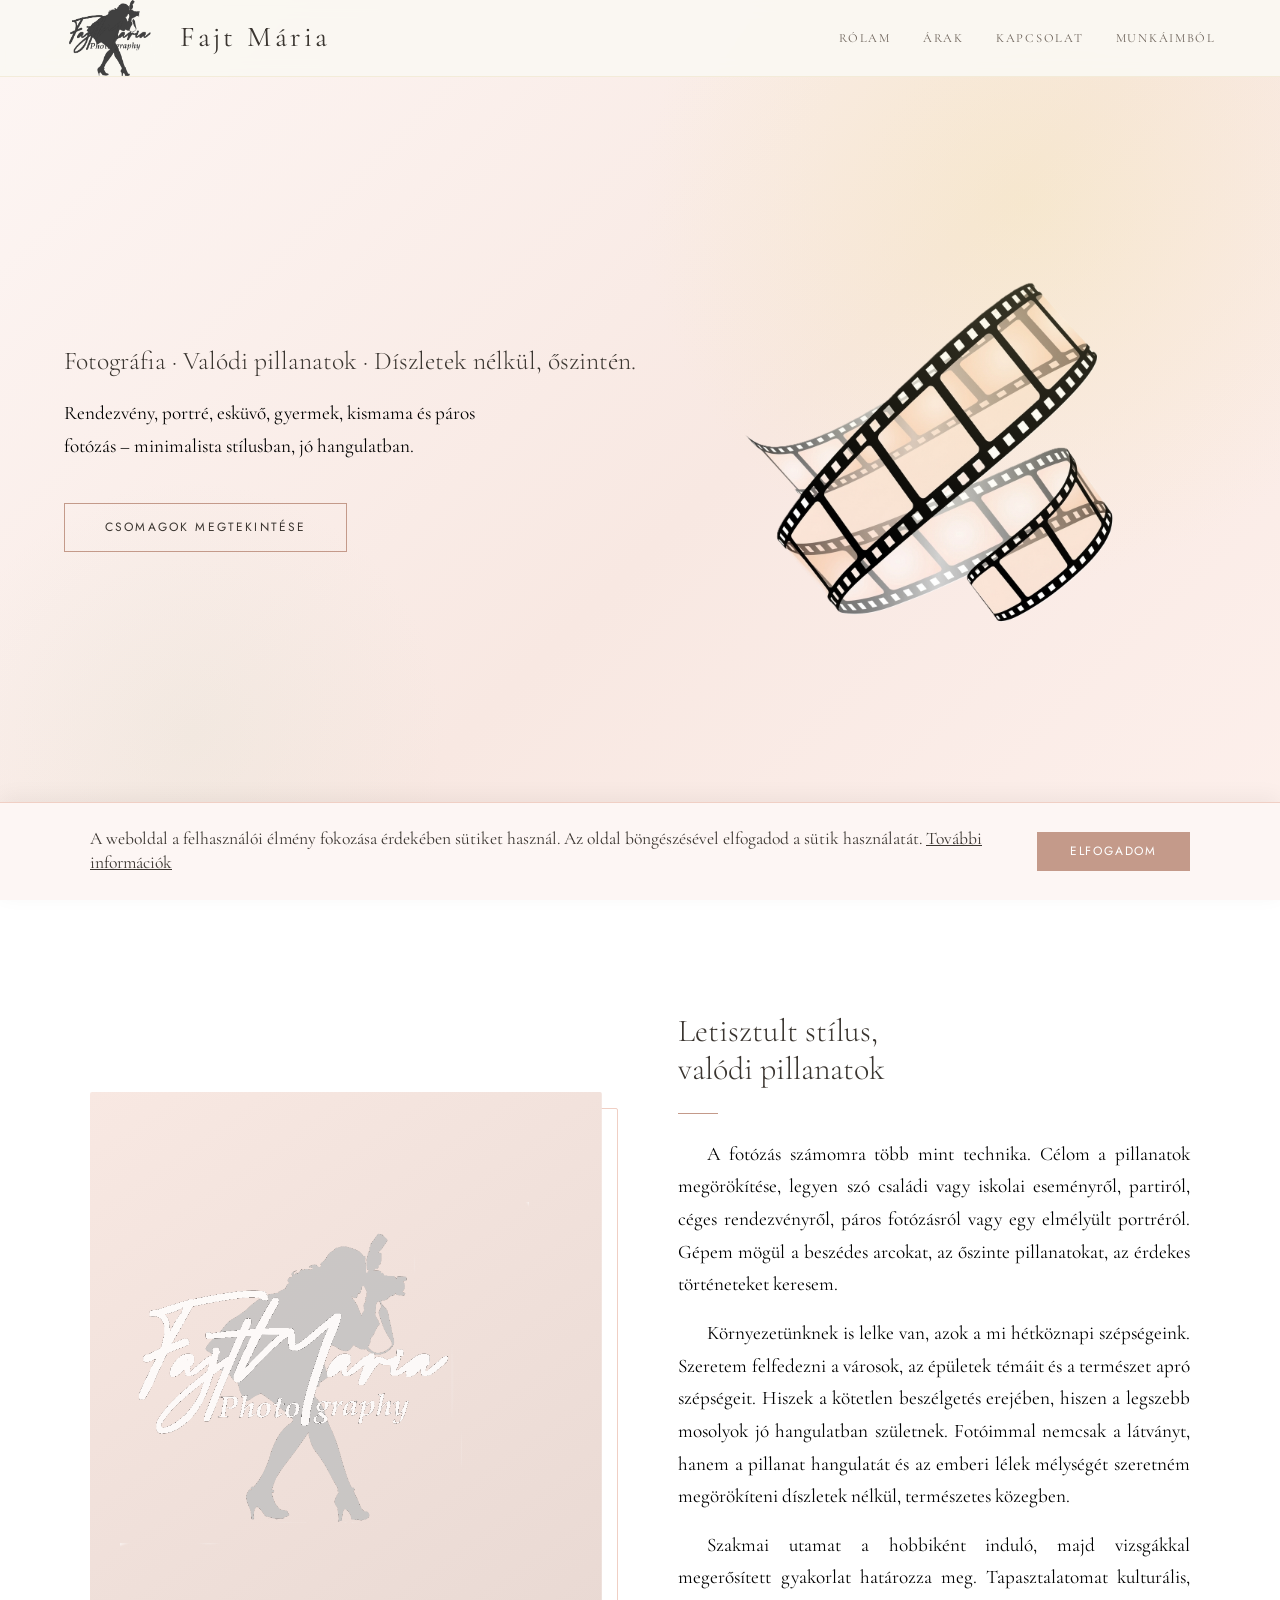
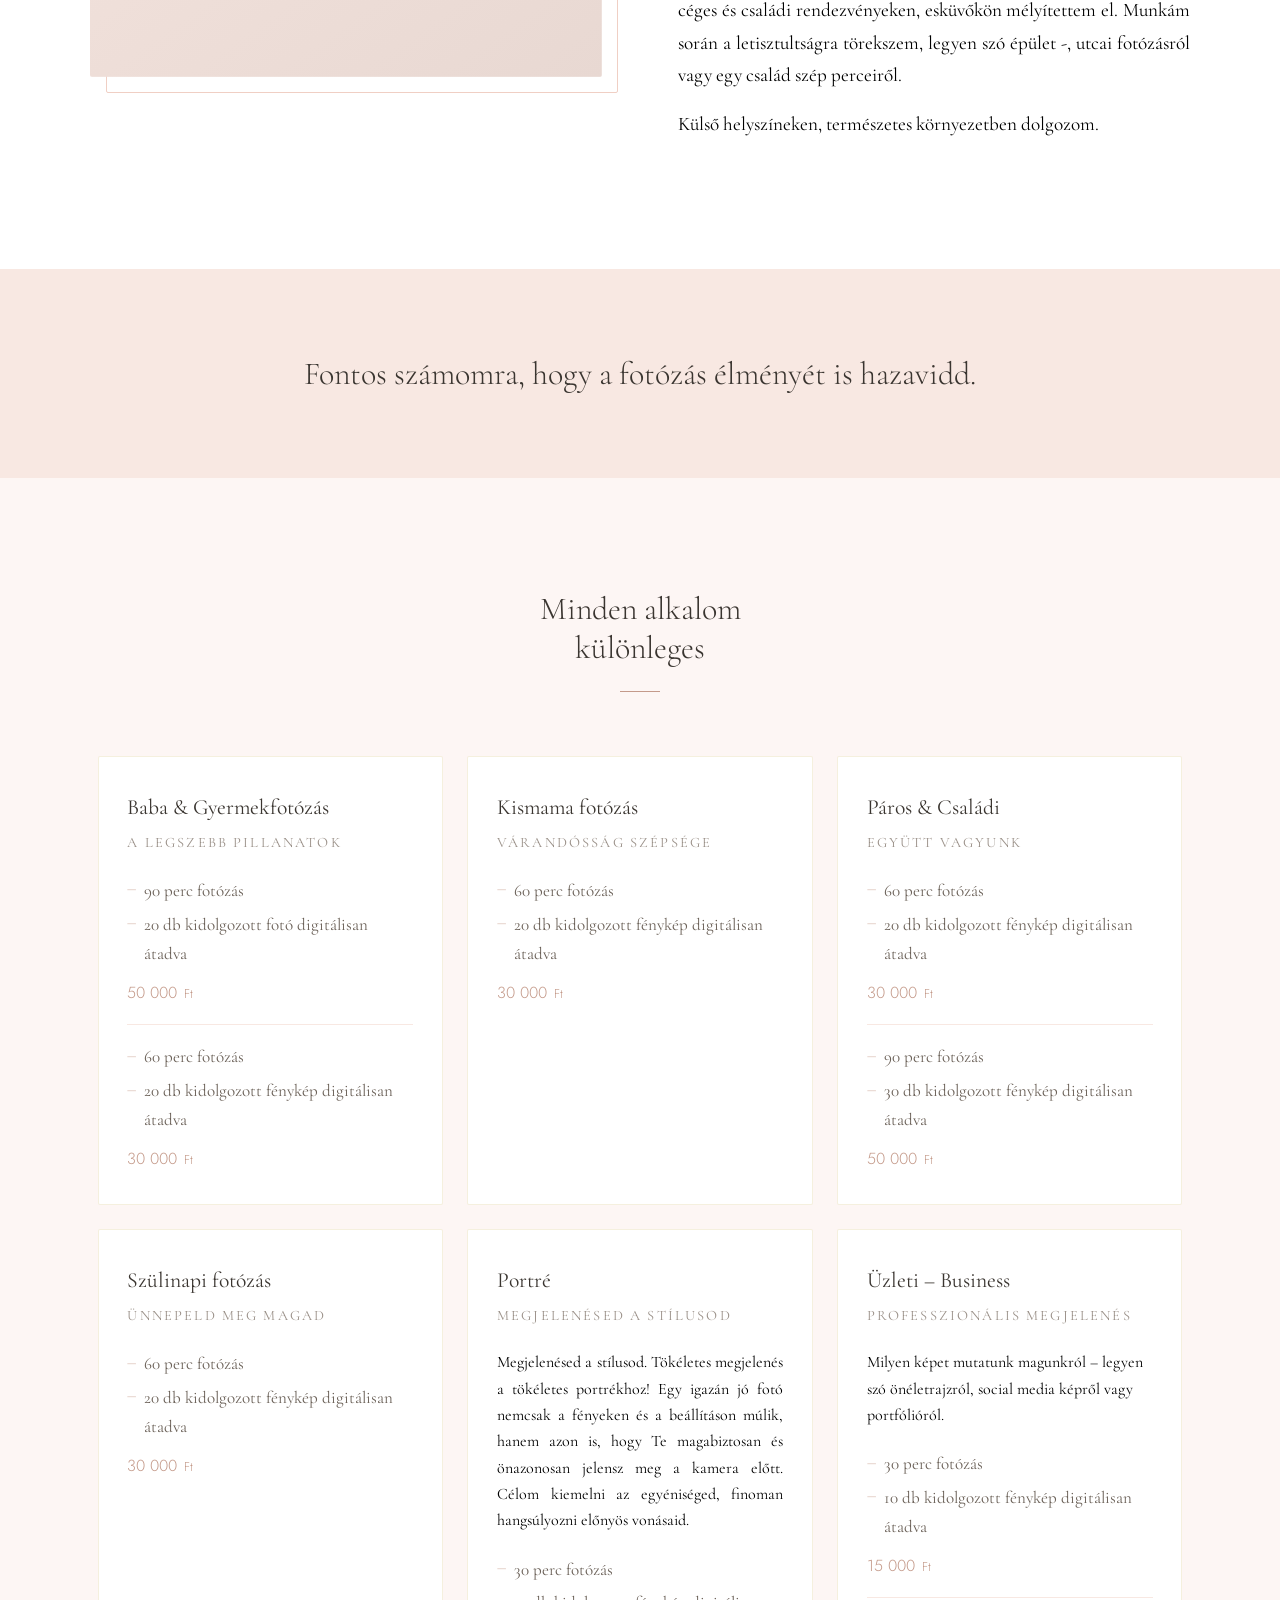
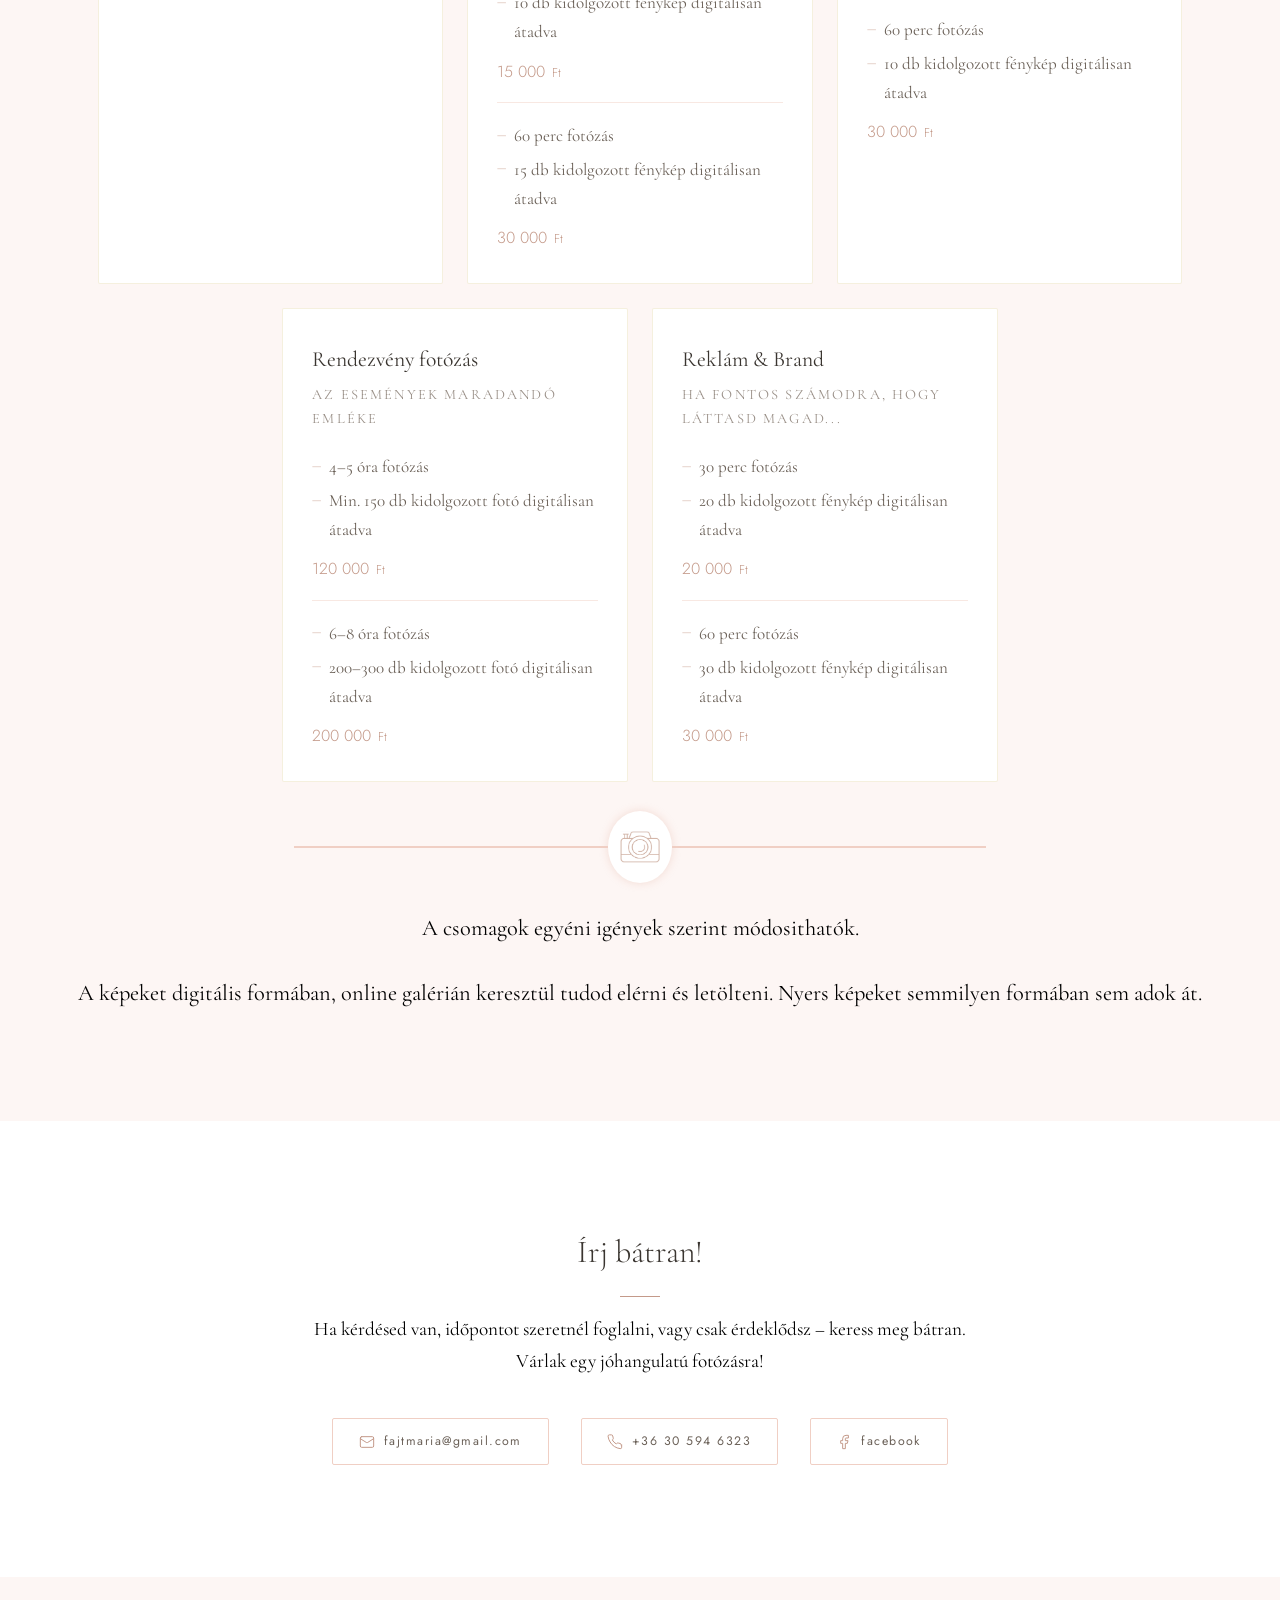
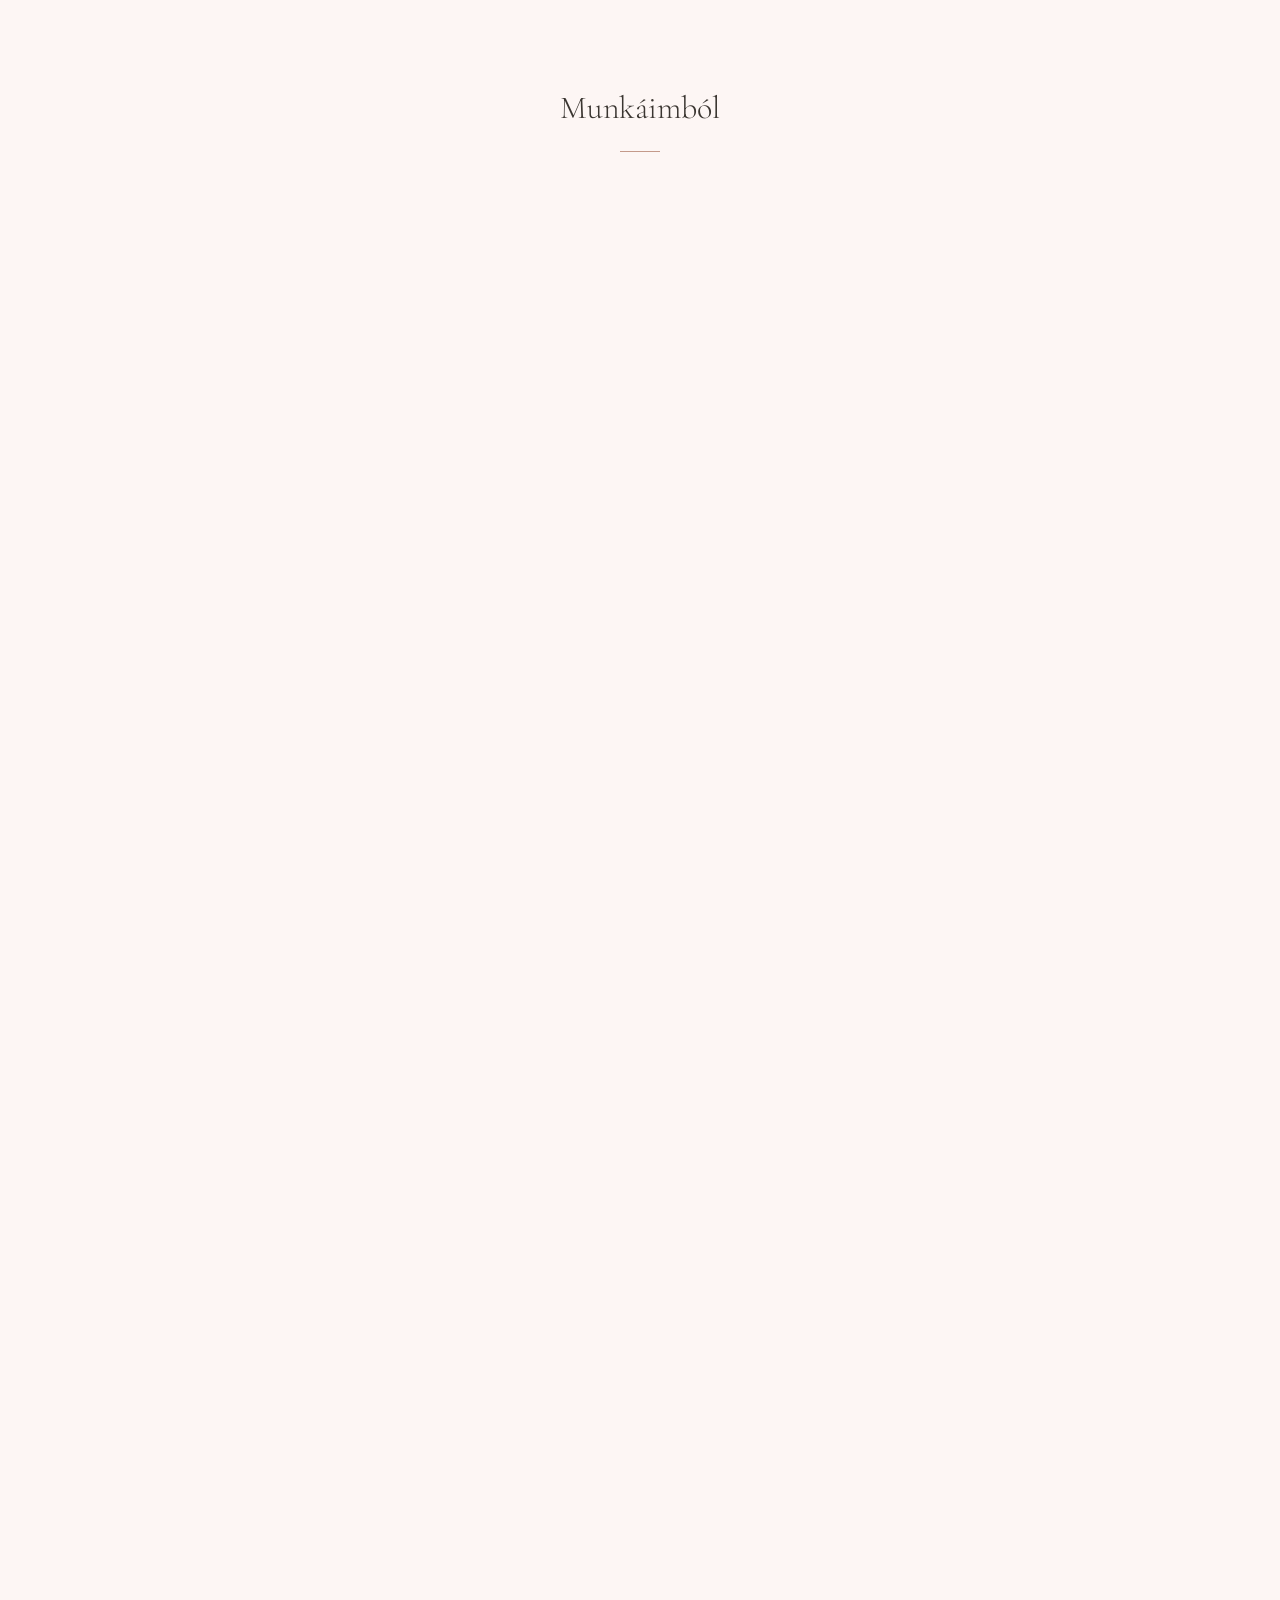
==== commit 57cd54b0: "Add new images to munkaimbol_v2 directory - Added eskuvo1.jpg (1.1 MB) - Added iskola0.jpg (7.5 MB) " ====
--- a/index.html
+++ b/index.html
@@ -80,7 +80,8 @@
         <div class="hero-content herodiv">
             <!-- <p class="hero-eyebrow">Fotográfia &ensp;·&ensp; Valódi pillanatok</p> -->
             <h2>Fotográfia · Valódi pillanatok · Díszletek nélkül, őszintén.</h2>
-            <p id="leiras">Rendezvény, portré, esküvő, gyermek, kismama és páros fotózás – minimalista stílusban, jó hangulatban.
+            <p id="leiras">Rendezvény, portré, esküvő, gyermek, kismama és páros fotózás – minimalista stílusban, jó
+                hangulatban.
             </p>
             <img src="./images/filmszalag.png" class="hero-img-mobil" alt="Filmszalag">
             <a href="#arak" class="cta-button">Csomagok megtekintése</a>
@@ -429,46 +430,66 @@
         </div>
 
         <div class="portfolio-flex">
-            <img data-src="./images/munkaimbol/1.jpg" class="pf-item lazyload" alt="Fotó" loading="lazy">
-            <img data-src="./images/munkaimbol/2.jpg" class="pf-item lazyload" alt="Fotó" loading="lazy">
-            <img data-src="./images/munkaimbol/3.jpg" class="pf-item lazyload" alt="Fotó" loading="lazy">
-            <img data-src="./images/munkaimbol/4.jpg" class="pf-item lazyload" alt="Fotó" loading="lazy">
-            <img data-src="./images/munkaimbol/5.jpg" class="pf-item lazyload" alt="Fotó" loading="lazy">
-            <img data-src="./images/munkaimbol/6.jpg" class="pf-item lazyload" alt="Fotó" loading="lazy">
-            <img data-src="./images/munkaimbol/7maskepp.jpg" class="pf-item lazyload" alt="Fotó" loading="lazy">
-            <img data-src="./images/munkaimbol/9.jpg" class="pf-item lazyload" alt="Fotó" loading="lazy">
-            <img data-src="./images/munkaimbol/8.jpg" class="pf-item lazyload" alt="Fotó" loading="lazy">
-            <img data-src="./images/munkaimbol/10.jpg" class="pf-item lazyload" alt="Fotó" loading="lazy">
-            <img data-src="./images/munkaimbol/11.jpg" class="pf-item lazyload" alt="Fotó" loading="lazy">
-            <img data-src="./images/munkaimbol/12.jpg" class="pf-item lazyload" alt="Fotó" loading="lazy">
-            <img data-src="./images/munkaimbol/13.jpg" class="pf-item lazyload" alt="Fotó" loading="lazy">
-            <img data-src="./images/munkaimbol/14.jpg" class="pf-item lazyload" alt="Fotó" loading="lazy">
-            <img data-src="./images/munkaimbol/15.jpg" class="pf-item lazyload" alt="Fotó" loading="lazy">
-            <img data-src="./images/munkaimbol/16.jpg" class="pf-item lazyload" alt="Fotó" loading="lazy">
-            <img data-src="./images/munkaimbol/17.jpg" class="pf-item lazyload" alt="Fotó" loading="lazy">
-            <img data-src="./images/munkaimbol/18.jpg" class="pf-item lazyload" alt="Fotó" loading="lazy">
-            <img data-src="./images/munkaimbol/19.jpg" class="pf-item lazyload" alt="Fotó" loading="lazy">
-            <img data-src="./images/munkaimbol/20.jpg" class="pf-item lazyload" alt="Fotó" loading="lazy">
-            <img data-src="./images/munkaimbol/kozepe.jpg" class="pf-item lazyload" alt="Fotó" loading="lazy">
-            <img data-src="./images/munkaimbol/apatsag.jpg" class="pf-item lazyload" alt="Fotó" loading="lazy">
-            <img data-src="./images/munkaimbol/pasas.jpg" class="pf-item lazyload" alt="Fotó" loading="lazy">
-            <img data-src="./images/munkaimbol/hid.jpg" class="pf-item lazyload" alt="Fotó" loading="lazy">
-            <img data-src="./images/munkaimbol/ablak.jpg" class="pf-item lazyload" alt="Fotó" loading="lazy">
-            <img data-src="./images/munkaimbol/babarci.jpg" class="pf-item lazyload" alt="Fotó" loading="lazy">
-            <img data-src="./images/munkaimbol/ajto.jpg" class="pf-item lazyload" alt="Fotó" loading="lazy">
-            <img data-src="./images/munkaimbol/parfh.jpg" class="pf-item lazyload" alt="Fotó" loading="lazy">
-            <img data-src="./images/munkaimbol/lilip.jpg" class="pf-item lazyload" alt="Fotó" loading="lazy">
-            <img data-src="./images/munkaimbol/kapu.jpg" class="pf-item lazyload" alt="Fotó" loading="lazy">
-            <img data-src="./images/munkaimbol/gyerekek.jpg" class="pf-item lazyload" alt="Fotó" loading="lazy">
-            <img data-src="./images/munkaimbol/fahid.jpg" class="pf-item lazyload" alt="Fotó" loading="lazy">
-            <img data-src="./images/munkaimbol/kes.jpg" class="pf-item lazyload" alt="Fotó" loading="lazy">
-            <img data-src="./images/munkaimbol/par.jpg" class="pf-item lazyload" alt="Fotó" loading="lazy">
-            <img data-src="./images/munkaimbol/folyoso.jpg" class="pf-item lazyload" alt="Fotó" loading="lazy">
-            <img data-src="./images/munkaimbol/szolo.jpg" class="pf-item lazyload" alt="Fotó" loading="lazy">
-            <img data-src="./images/munkaimbol/pecs.jpg" class="pf-item lazyload" alt="Fotó" loading="lazy">
-            <img data-src="./images/munkaimbol/zenekar.jpg" class="pf-item lazyload" alt="Fotó" loading="lazy">
-            <img data-src="./images/munkaimbol/gyerek_tanc.jpg" class="pf-item lazyload" alt="Fotó" loading="lazy">
-            <img data-src="./images/munkaimbol/kozepb.jpg" class="pf-item lazyload" alt="Fotó" loading="lazy">
+            <img src="./images/munkaimbol/1.jpg" class="pf-item " alt="Fotó">
+            <img src="./images/munkaimbol/2.jpg" class="pf-item " alt="Fotó">
+            <img src="./images/munkaimbol/3.jpg" class="pf-item " alt="Fotó">
+            <img src="./images/munkaimbol/4.jpg" class="pf-item " alt="Fotó">
+            <img src="./images/munkaimbol/5.jpg" class="pf-item " alt="Fotó">
+            <img src="./images/munkaimbol/6.jpg" class="pf-item " alt="Fotó">
+            <img src="./images/munkaimbol/7maskepp.jpg" class="pf-item " alt="Fotó">
+            <img src="./images/munkaimbol/9.jpg" class="pf-item " alt="Fotó">
+            <img src="./images/munkaimbol/8.jpg" class="pf-item " alt="Fotó">
+            <img src="./images/munkaimbol/10.jpg" class="pf-item " alt="Fotó">
+            <img src="./images/munkaimbol/11.jpg" class="pf-item " alt="Fotó">
+            <img src="./images/munkaimbol/12.jpg" class="pf-item " alt="Fotó">
+            <img src="./images/munkaimbol/13.jpg" class="pf-item " alt="Fotó">
+            <img src="./images/munkaimbol/14.jpg" class="pf-item " alt="Fotó">
+            <img src="./images/munkaimbol/15.jpg" class="pf-item " alt="Fotó">
+            <img src="./images/munkaimbol/16.jpg" class="pf-item " alt="Fotó">
+            <img src="./images/munkaimbol/17.jpg" class="pf-item " alt="Fotó">
+            <img src="./images/munkaimbol/18.jpg" class="pf-item " alt="Fotó">
+            <img src="./images/munkaimbol/19.jpg" class="pf-item " alt="Fotó">
+            <img src="./images/munkaimbol/20.jpg" class="pf-item " alt="Fotó">
+            <img src="./images/munkaimbol/kozepe.jpg" class="pf-item " alt="Fotó">
+            <img src="./images/munkaimbol/apatsag.jpg" class="pf-item " alt="Fotó">
+            <img src="./images/munkaimbol/pasas.jpg" class="pf-item " alt="Fotó">
+            <img src="./images/munkaimbol/hid.jpg" class="pf-item " alt="Fotó">
+            <img src="./images/munkaimbol/ablak.jpg" class="pf-item " alt="Fotó">
+            <img src="./images/munkaimbol/babarci.jpg" class="pf-item " alt="Fotó">
+            <img src="./images/munkaimbol/ajto.jpg" class="pf-item " alt="Fotó">
+            <img src="./images/munkaimbol/parfh.jpg" class="pf-item " alt="Fotó">
+            <img src="./images/munkaimbol/lilip.jpg" class="pf-item " alt="Fotó">
+            <img src="./images/munkaimbol/kapu.jpg" class="pf-item " alt="Fotó">
+            <img src="./images/munkaimbol/gyerekek.jpg" class="pf-item " alt="Fotó">
+            <img src="./images/munkaimbol/fahid.jpg" class="pf-item " alt="Fotó">
+            <img src="./images/munkaimbol/kes.jpg" class="pf-item " alt="Fotó">
+            <img src="./images/munkaimbol/par.jpg" class="pf-item " alt="Fotó">
+            <img src="./images/munkaimbol/folyoso.jpg" class="pf-item " alt="Fotó">
+            <img src="./images/munkaimbol/szolo.jpg" class="pf-item " alt="Fotó">
+            <img src="./images/munkaimbol/pecs.jpg" class="pf-item " alt="Fotó">
+            <img src="./images/munkaimbol/zenekar.jpg" class="pf-item " alt="Fotó">
+            <img src="./images/munkaimbol/gyerek_tanc.jpg" class="pf-item " alt="Fotó">
+            <img src="./images/munkaimbol/kozepb.jpg" class="pf-item " alt="Fotó">
+
+            <img src="./images/munkaimbol/munkaimbol_v2/20210328-természet-26-2-1.jpg" class="pf-item " alt="Fotó">
+            <img src="./images/munkaimbol/munkaimbol_v2/20250614-69551921_382579596010158_2397637653013987328_n_382579592676825.jpg" class="pf-item " alt="Fotó">
+            <img src="./images/munkaimbol/munkaimbol_v2/kek_gyerek.jpg" class="pf-item " alt="Fotó">
+            <img src="./images/munkaimbol/munkaimbol_v2/20241218-untitled (1 of 1)-5.jpg" class="pf-item " alt="Fotó">
+
+            <img src="./images/munkaimbol/munkaimbol_v2/labak.jpg" class="pf-item " alt="Fotó">
+            <img src="./images/munkaimbol/munkaimbol_v2/20251007-IMG_0145.jpg" class="pf-item " alt="Fotó">
+            <img src="./images/munkaimbol/munkaimbol_v2/20240810-IMG_0981.jpg" class="pf-item " alt="Fotó">
+            <img src="./images/munkaimbol/munkaimbol_v2/20220918-Főapátság20210715 (1 of 11).jpg" class="pf-item " alt="Fotó">
+
+            <img src="./images/munkaimbol/munkaimbol_v2/20230214-307011943_8290440741028820_7951006611946576315_n_8290440777695483.jpg" class="pf-item " alt="Fotó">
+            <img src="./images/munkaimbol/munkaimbol_v2/20240430-5N7A0289.jpg" class="pf-item " alt="Fotó">
+            <img src="./images/munkaimbol/munkaimbol_v2/20210714-bor 68.jpg" class="pf-item " alt="Fotó">
+            <img src="./images/munkaimbol/munkaimbol_v2/20250926-IMG_8084.jpg" class="pf-item " alt="Fotó">
+
+            <img src="./images/munkaimbol/munkaimbol_v2/_MG_4158.jpg" class="pf-item " alt="Fotó">
+            <img src="./images/munkaimbol/munkaimbol_v2/20231209-30739055_2251188708490950_3231367113851535360_o_2251188701824284.jpg" class="pf-item " alt="Fotó">
+            <img src="./images/munkaimbol/munkaimbol_v2/2020 (3).jpg" class="pf-item " alt="Fotó">
+            <img src="./images/munkaimbol/munkaimbol_v2/2019 (8).jpg" class="pf-item " alt="Fotó">
         </div>
     </section>
 
@@ -504,19 +525,14 @@
 
         // Lazy loading + Masonry
         document.addEventListener('DOMContentLoaded', function () {
-            var images = document.querySelectorAll('img[loading="lazy"]');
-            for (var i = 0; i < images.length; i++) {
-                images[i].src = images[i].dataset.src;
-            }
-
             var grid = document.querySelector('.portfolio-flex');
             imagesLoaded(grid, function () {
                 var msnry = new Masonry(grid, {
                     itemSelector: '.pf-item',
-                    percentPosition: true,
+                    percentPosition: false,
                     gutter: 6
                 });
-                images.forEach(function (img) {
+                document.querySelectorAll('.pf-item').forEach(function (img) {
                     img.classList.add('loaded');
                 });
                 window.addEventListener('resize', function () {
